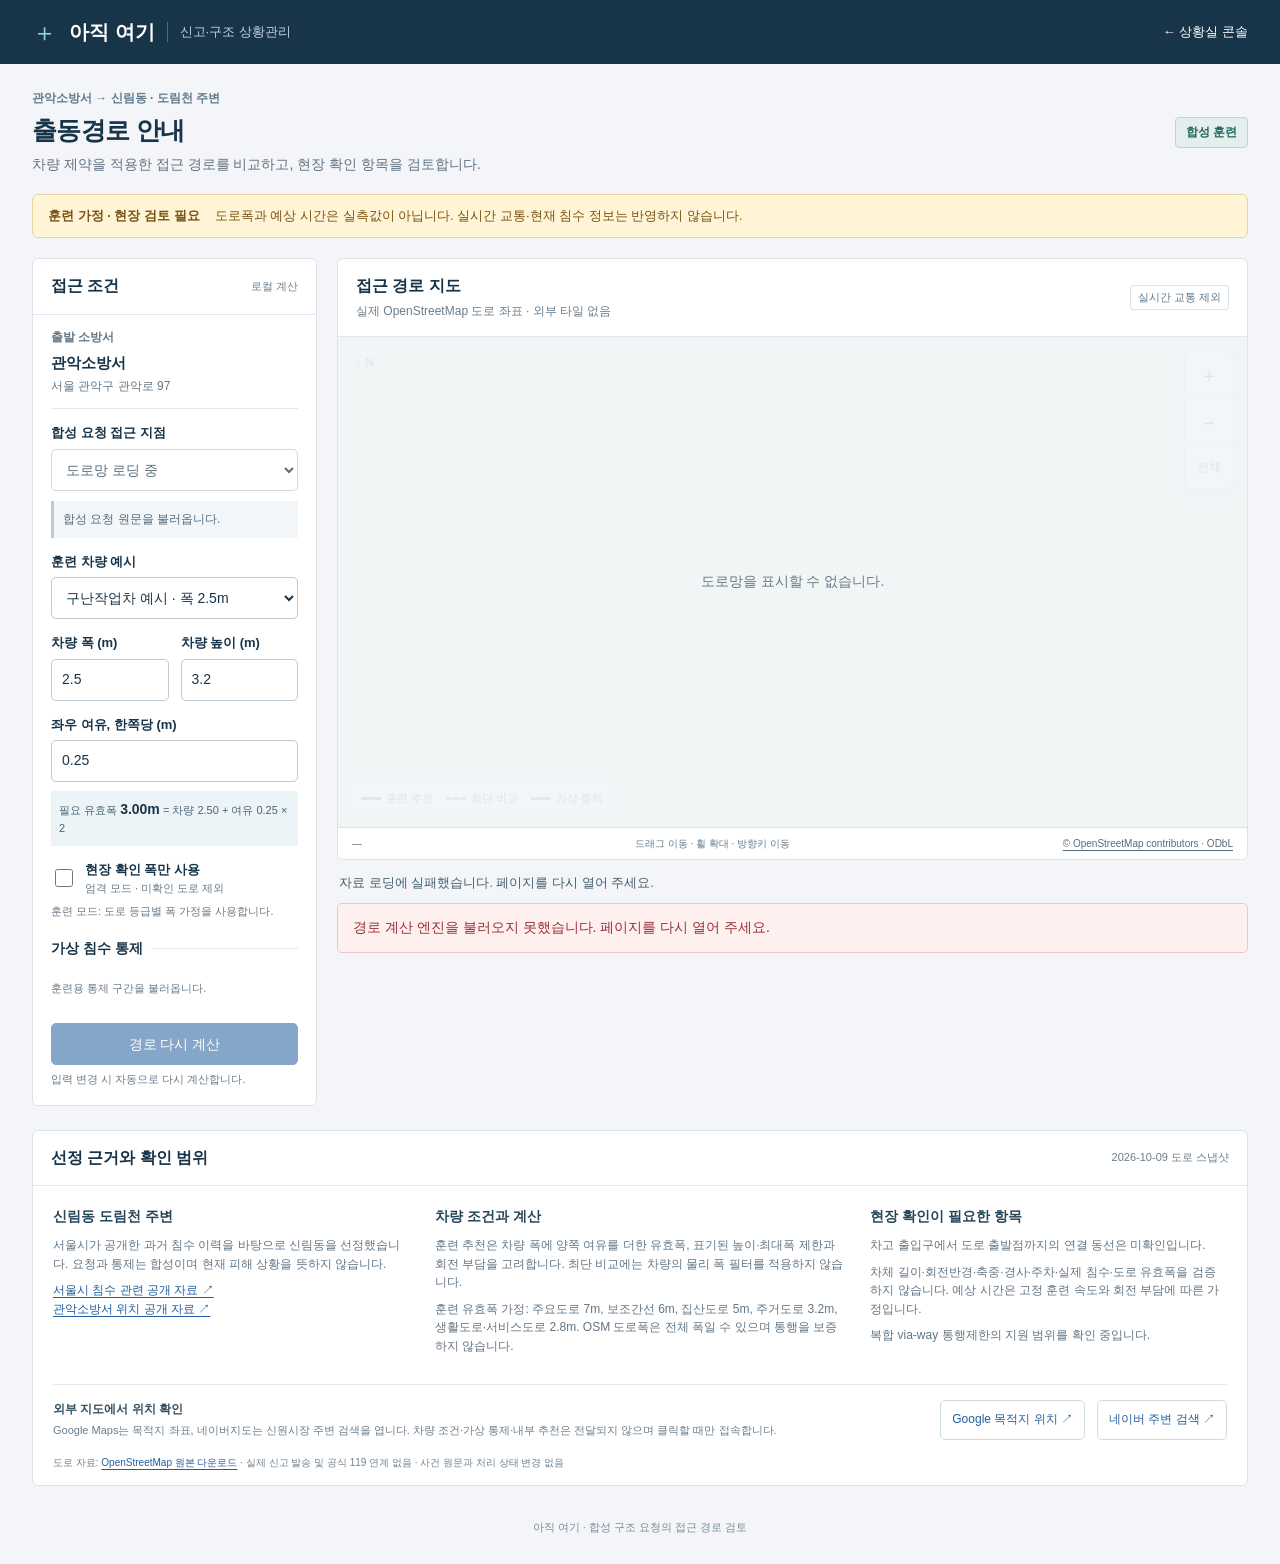
==== web/routes/index.html @ 4313490e "Add vehicle-aware rescue route review for synthetic Shinlim requests" ====
<!doctype html>
<html lang="ko">
<head>
  <meta charset="utf-8">
  <meta name="viewport" content="width=device-width, initial-scale=1">
  <meta name="theme-color" content="#183449">
  <meta http-equiv="Content-Security-Policy" content="default-src 'self'; script-src 'self'; style-src 'self'; img-src 'self' data:; connect-src 'self'; object-src 'none'; base-uri 'self'">
  <title>출동경로 안내 | 아직 여기</title>
  <link rel="stylesheet" href="style.css">
  <script src="engine.js" defer></script>
  <script src="app.js" defer></script>
</head>
<body>
  <a class="skip-link" href="#route-form">경로 입력으로 이동</a>
  <header class="topbar"><a class="brand" href="../index.html"><span aria-hidden="true">＋</span><strong>아직 여기</strong><span>신고·구조 상황관리</span></a><a class="back-link" href="../index.html">← 상황실 콘솔</a></header>
  <main>
    <div class="page-heading"><div><p class="eyebrow">관악소방서 → 신림동 · 도림천 주변</p><h1>출동경로 안내</h1><p class="intro">차량 제약을 적용한 접근 경로를 비교하고, 현장 확인 항목을 검토합니다.</p></div><span class="badge">합성 훈련</span></div>
    <div class="notice"><strong>훈련 가정 · 현장 검토 필요</strong><span>도로폭과 예상 시간은 실측값이 아닙니다. 실시간 교통·현재 침수 정보는 반영하지 않습니다.</span></div>
    <div class="workspace">
      <aside class="planner panel" aria-label="출동경로 입력">
        <div class="panel-heading"><h2>접근 조건</h2><span class="small-label">로컬 계산</span></div>
        <form id="route-form">
          <div class="origin-field"><span class="field-label">출발 소방서</span><strong>관악소방서</strong><span>서울 관악구 관악로 97</span></div>
          <label for="destination">합성 요청 접근 지점</label><select id="destination" name="destination" disabled><option>도로망 로딩 중</option></select>
          <p id="report-original" class="report">합성 요청 원문을 불러옵니다.</p>
          <label for="vehicle-preset">훈련 차량 예시</label><select id="vehicle-preset"><option value="rescue">구난작업차 예시 · 폭 2.5m</option><option value="compact">소형 지원차 예시 · 폭 1.8m</option><option value="large">대형 작업차 예시 · 폭 2.8m</option><option value="custom">차량 제원 직접 입력</option></select>
          <div class="dimension-grid"><div><label for="vehicle-width">차량 폭 (m)</label><input id="vehicle-width" type="number" min="1.5" max="3.5" step="0.01" value="2.5" required></div><div><label for="vehicle-height">차량 높이 (m)</label><input id="vehicle-height" type="number" min="1.5" max="4.5" step="0.01" value="3.2" required></div></div>
          <label for="clearance">좌우 여유, 한쪽당 (m)</label><input id="clearance" type="number" min="0.1" max="0.8" step="0.01" value="0.25" required>
          <p id="required-width" class="width-summary">필요 유효폭 <strong>3.00m</strong> = 차량 2.50 + 여유 0.25 × 2</p>
          <label class="toggle" for="strict-mode"><input id="strict-mode" type="checkbox"><span><strong>현장 확인 폭만 사용</strong><small>엄격 모드 · 미확인 도로 제외</small></span></label>
          <p id="mode-description" class="helper">훈련 모드: 도로 등급별 폭 가정을 사용합니다.</p>
          <fieldset id="closures"><legend>가상 침수 통제</legend><p class="helper">훈련용 통제 구간을 불러옵니다.</p></fieldset>
          <button class="primary" id="calculate" type="submit" disabled>경로 다시 계산</button><p class="helper">입력 변경 시 자동으로 다시 계산합니다.</p>
        </form>
      </aside>
      <section class="map-results" aria-label="지도와 경로 비교">
        <div class="map-panel panel">
          <div class="panel-heading"><div><h2>접근 경로 지도</h2><p id="map-description">실제 OpenStreetMap 도로 좌표 · 외부 타일 없음</p></div><span class="map-tag">실시간 교통 제외</span></div>
          <div class="map-shell" id="map-shell"><canvas id="route-map" tabindex="0" role="img" aria-label="관악소방서에서 신원시장 주변까지의 도로 지도. 방향키로 이동하고 더하기와 빼기로 확대 및 축소합니다."></canvas><div class="map-controls" aria-label="지도 조작"><button id="zoom-in" type="button" aria-label="지도 확대">＋</button><button id="zoom-out" type="button" aria-label="지도 축소">−</button><button id="reset-map" type="button" aria-label="지도 전체 보기">전체</button></div><div class="north" aria-hidden="true">↑ N</div><div class="map-key"><span><i class="key-line recommended"></i>훈련 추천</span><span><i class="key-line shortest"></i>최단 비교</span><span><i class="key-line closed"></i>가상 통제</span></div><div id="map-loading" class="map-loading">도로망을 불러오는 중입니다.</div></div>
          <div class="map-footer"><span id="map-scale">—</span><span>드래그 이동 · 휠 확대 · 방향키 이동</span><a href="https://www.openstreetmap.org/copyright" target="_blank" rel="noopener noreferrer">© OpenStreetMap contributors · ODbL</a></div>
        </div>
        <div id="route-status" class="route-status" role="status" aria-live="polite" aria-atomic="true">도로망을 불러오는 중입니다.</div>
        <div id="route-error" class="error" role="alert" hidden></div>
        <div class="comparison" id="route-comparison" aria-label="경로 비교"></div>
        <section class="steps-panel panel" id="steps-panel" hidden><div class="panel-heading"><div><h2 id="steps-title">구간별 안내</h2><p>도로 위 접근 지점까지 · 실제 회차 및 최종 진입은 현장 확인</p></div><button type="button" id="fit-route">선택 경로 보기</button></div><ol id="route-steps" class="route-steps"></ol><div id="route-warnings" class="route-warnings"></div></section>
      </section>
    </div>
    <section class="evidence panel" aria-labelledby="evidence-title"><div class="panel-heading"><h2 id="evidence-title">선정 근거와 확인 범위</h2><span class="small-label">2026-10-09 도로 스냅샷</span></div><div class="evidence-grid"><div><h3>신림동 도림천 주변</h3><p>서울시가 공개한 과거 침수 이력을 바탕으로 신림동을 선정했습니다. 요청과 통제는 합성이며 현재 피해 상황을 뜻하지 않습니다.</p><a href="https://news.seoul.go.kr/citybuild/archives/216916" target="_blank" rel="noopener noreferrer">서울시 침수 관련 공개 자료 ↗</a><br><a href="https://www.eum.go.kr/web/gs/gv/gvGosiDet.jsp?mobile_yn=&amp;seq=596076" target="_blank" rel="noopener noreferrer">관악소방서 위치 공개 자료 ↗</a></div><div><h3>차량 조건과 계산</h3><p>훈련 추천은 차량 폭에 양쪽 여유를 더한 유효폭, 표기된 높이·최대폭 제한과 회전 부담을 고려합니다. 최단 비교에는 차량의 물리 폭 필터를 적용하지 않습니다.</p><p>훈련 유효폭 가정: 주요도로 7m, 보조간선 6m, 집산도로 5m, 주거도로 3.2m, 생활도로·서비스도로 2.8m. OSM 도로폭은 전체 폭일 수 있으며 통행을 보증하지 않습니다.</p></div><div><h3>현장 확인이 필요한 항목</h3><p id="origin-note">차고 출입구에서 도로 출발점까지의 연결 동선은 미확인입니다.</p><p>차체 길이·회전반경·축중·경사·주차·실제 침수·도로 유효폭을 검증하지 않습니다. 예상 시간은 고정 훈련 속도와 회전 부담에 따른 가정입니다.</p><p id="restriction-note">복합 via-way 통행제한의 지원 범위를 확인 중입니다.</p></div></div><div class="external-maps"><div><strong>외부 지도에서 위치 확인</strong><p>Google Maps는 목적지 좌표, 네이버지도는 신원시장 주변 검색을 엽니다. 차량 조건·가상 통제·내부 추천은 전달되지 않으며 클릭할 때만 접속합니다.</p></div><a id="google-map" href="https://www.google.com/maps" target="_blank" rel="noopener noreferrer">Google 목적지 위치 ↗</a><a id="naver-map" href="https://map.naver.com/p/search/%EC%8B%A0%EC%9B%90%EC%8B%9C%EC%9E%A5" target="_blank" rel="noopener noreferrer">네이버 주변 검색 ↗</a></div><p class="source-note">도로 자료: <a id="network-source" href="https://www.openstreetmap.org/" target="_blank" rel="noopener noreferrer">OpenStreetMap 원본 다운로드</a> · 실제 신고 발송 및 공식 119 연계 없음 · 사건 원문과 처리 상태 변경 없음</p></section>
  </main>
  <footer class="page-footer">아직 여기 · 합성 구조 요청의 접근 경로 검토</footer>
</body>
</html>
---- web/routes/style.css ----
:root{font-family:-apple-system,BlinkMacSystemFont,"Apple SD Gothic Neo","Malgun Gothic",sans-serif;color:#183449;background:#f3f5f8;font-size:14px;line-height:1.55;--teal:#087d70;--blue:#225e9e;--orange:#bd720e}*{box-sizing:border-box}body{margin:0}a{color:#225e9e;text-underline-offset:3px}button,input,select{font:inherit}button,a,input,select{touch-action:manipulation}button{cursor:pointer;color:#183449;border:1px solid #ccd6df;background:#fff;border-radius:5px;min-height:42px;padding:8px 12px}button:hover{background:#edf3f8}button:disabled{cursor:wait;opacity:.55}input,select{width:100%;border:1px solid #bbc9d5;border-radius:5px;background:#fff;color:#183449;min-height:42px;padding:8px 10px}input[type=checkbox]{width:18px;min-height:18px;height:18px;accent-color:var(--teal);flex-shrink:0}input:invalid:not(:focus){border-color:#bd7e7e}label,.field-label{display:block;font-size:13px;font-weight:600;margin:14px 0 5px}fieldset{border:0;border-top:1px solid #e1e7ed;padding:15px 0 0;margin:18px 0}legend{font-weight:600;padding:0 8px 0 0}h1,h2,h3,p{margin:0}h1{font-size:25px;font-weight:750;letter-spacing:-.6px}h2{font-size:16px}h3{font-size:14px;margin-bottom:8px}strong{font-weight:650}:focus-visible{outline:3px solid #247cca;outline-offset:3px}.skip-link{position:absolute;top:-100px;z-index:9;background:#fff;padding:10px}.skip-link:focus{top:5px}.topbar{height:64px;background:#183449;color:#fff;display:flex;align-items:center;justify-content:space-between;padding:0 32px;gap:20px}.topbar a{color:#fff;text-decoration:none}.brand{display:flex;align-items:center;gap:12px}.brand>span:first-child{font-size:25px;color:#8fd7cc}.brand strong{font-size:20px}.brand>span:last-child{font-size:13px;color:#c2d1dd;border-left:1px solid #526b7b;padding-left:12px}.back-link{font-size:13px}main{max-width:1560px;margin:auto;padding:25px 32px 18px}.page-heading{display:flex;align-items:center;justify-content:space-between;margin-bottom:18px;gap:20px}.eyebrow{color:#607b8d;font-size:12px;font-weight:600;margin-bottom:3px}.intro{color:#617282;margin-top:5px}.badge{white-space:nowrap;background:#e3eeed;color:#23695f;font-size:12px;font-weight:650;border:1px solid #bfd5ce;padding:5px 10px;border-radius:4px}.notice{display:flex;gap:15px;padding:11px 15px;background:#fff4d6;border:1px solid #e7d4a0;border-radius:6px;color:#785313;margin-bottom:20px;font-size:13px}.notice strong{white-space:nowrap}.workspace{display:grid;grid-template-columns:285px minmax(0,1fr);gap:20px;align-items:start}.panel{background:#fff;border:1px solid #dce3ea;border-radius:6px;overflow:hidden}.panel-heading{padding:15px 18px;border-bottom:1px solid #e1e7ed;display:flex;align-items:center;justify-content:space-between;gap:15px}.panel-heading p{font-size:12px;color:#697d8c;margin-top:3px}.small-label{font-size:11px;color:#6b7d8b;white-space:nowrap}.planner form{padding:0 18px 16px}.origin-field{display:flex;flex-direction:column;margin-top:13px;padding:0 0 13px;border-bottom:1px solid #e3e9ee}.origin-field .field-label{margin:0 0 4px;color:#657887;font-size:12px}.origin-field strong{font-size:15px}.origin-field>span:last-child{font-size:12px;color:#657887;margin-top:3px}.report{font-size:12px;line-height:1.65;background:#f4f7fa;border-left:3px solid #bbcbd8;margin-top:10px;padding:9px;color:#536b7d}.dimension-grid{display:grid;grid-template-columns:1fr 1fr;gap:12px}.width-summary{font-size:11px;color:#476575;background:#edf4f7;padding:8px;margin-top:9px}.width-summary strong{font-size:14px;color:#183449}.toggle{display:flex;align-items:center;gap:9px;font-weight:400}.toggle small{display:block;color:#657887;font-size:11px}.helper{font-size:11px;color:#6a7c8b;margin-top:6px}.primary{background:#225e9e;color:white;border-color:#225e9e;width:100%;margin-top:8px}.primary:hover{background:#194b81}.map-tag{font-size:11px;color:#60788b;border:1px solid #d8e2eb;border-radius:3px;padding:3px 7px;white-space:nowrap}.map-shell{position:relative;height:490px;overflow:hidden;background:#eaf0f0}.map-shell canvas{display:block;width:100%;height:100%;cursor:grab;touch-action:none}.map-shell canvas:active{cursor:grabbing}.map-controls{position:absolute;right:13px;top:14px;display:flex;flex-direction:column;box-shadow:0 2px 8px #1834491a}.map-controls button{border-radius:0;min-width:44px;border-bottom:0;font-size:20px;min-height:42px}.map-controls button:first-child{border-radius:5px 5px 0 0}.map-controls button:last-child{border-radius:0 0 5px 5px;border-bottom:1px solid #ccd6df;font-size:12px}.north{position:absolute;left:17px;top:16px;font-size:13px;color:#526e7f;font-weight:650}.map-key{position:absolute;bottom:12px;left:12px;display:flex;gap:13px;background:#ffffffed;padding:7px 10px;border:1px solid #d9e2e8;border-radius:4px;font-size:11px;pointer-events:none}.map-key span{display:flex;align-items:center;gap:5px}.key-line{width:20px;border-top:3px solid}.recommended{border-color:var(--teal)}.shortest{border-color:var(--orange);border-top-style:dashed}.closed{border-color:#c44749}.map-loading{position:absolute;inset:0;display:grid;place-items:center;background:#f2f6f8e8;color:#657b8b}.map-loading[hidden]{display:none}.map-footer{display:flex;justify-content:space-between;gap:12px;flex-wrap:wrap;padding:8px 14px;font-size:10px;color:#657b8b;border-top:1px solid #d8e2e8}.map-footer a{color:#526d7e}.route-status{padding:13px 2px 10px;color:#455f70;font-size:13px}.route-status.no-route{color:#8c601b}.comparison{display:grid;grid-template-columns:1fr 1fr;gap:12px}.route-card{padding:16px;background:white;border:1px solid #dce3ea;border-radius:6px;border-top:3px solid #c7d0d8}.route-card.selected{box-shadow:0 0 0 1px #74b7b0}.route-card.recommended-card{border-top-color:var(--teal)}.route-card.shortest-card{border-top-color:var(--orange)}.route-card-heading{display:flex;justify-content:space-between;align-items:center;gap:10px}.route-card-heading h3{margin:0;font-size:14px}.route-card-tag{font-size:10px;color:#6a7c88;border:1px solid #d8e2e8;padding:2px 5px;border-radius:3px}.route-stats{display:flex;gap:22px;margin:12px 0}.route-stats strong{font-size:22px;letter-spacing:-.6px;line-height:1.2}.route-stats small{font-size:11px;font-weight:400;color:#677b8b;margin-left:3px}.route-stats span{font-size:10px;display:block;color:#718390;margin-top:3px}.route-card>p{font-size:12px;color:#657887;margin:5px 0}.route-card button{width:100%;margin-top:9px;font-size:12px}.route-card.selected button{background:#e8f3f1;border-color:#82b8b0;color:#1e675d}.error{padding:13px 15px;color:#9b3037;background:#fff0f0;border:1px solid #edc5c5;border-radius:5px;margin:0 0 12px}.steps-panel{margin-top:14px}.steps-panel .panel-heading button{font-size:12px;flex-shrink:0}.route-steps{list-style:none;margin:0;padding:5px 18px 10px;counter-reset:route}.route-steps li{counter-increment:route;display:flex;align-items:flex-start;gap:11px;padding:10px 0;border-bottom:1px solid #e8edf1;font-size:13px}.route-steps li:before{content:counter(route);width:23px;height:23px;border-radius:50%;background:#ecf3f7;color:#526f82;text-align:center;line-height:23px;flex-shrink:0;font-size:11px}.step-name{flex:1}.step-name small{display:block;font-size:11px;color:#70828f;margin-top:2px}.step-distance{color:#687d8d;font-size:12px;white-space:nowrap}.route-warnings{background:#f8fafb;padding:11px 18px;font-size:11px;color:#677b89;border-top:1px solid #e2e8ed}.route-warnings p+p{margin-top:4px}.evidence{margin-top:24px}.evidence-grid{display:grid;grid-template-columns:1fr 1.15fr 1fr;gap:25px;padding:20px;font-size:12px;color:#617585}.evidence-grid p{margin-bottom:8px}.evidence-grid h3{color:#254559}.external-maps{display:flex;align-items:center;gap:12px;margin:0 20px;padding:15px 0;border-top:1px solid #e3e9ee;font-size:12px}.external-maps div{flex:1}.external-maps strong{color:#344f60}.external-maps p{font-size:11px;color:#6a7d8d;margin-top:3px}.external-maps>a{border:1px solid #cddbe5;padding:8px 11px;border-radius:5px;white-space:nowrap;text-decoration:none;min-height:40px;display:flex;align-items:center}.source-note{font-size:10px;color:#6e8190;padding:0 20px 15px}.page-footer{text-align:center;font-size:11px;color:#788c9b;padding:15px 20px 28px}@media(min-width:1450px){.map-shell{height:540px}}@media(max-width:1050px){main{padding:20px}.workspace{grid-template-columns:265px minmax(0,1fr);gap:14px}.map-shell{height:470px}.map-tag{display:none}.route-stats{gap:12px}.route-stats strong{font-size:19px}.evidence-grid{gap:18px}.notice{display:block}.notice strong{margin-right:8px}}@media(max-width:760px){.topbar{height:57px;padding:0 16px}.brand>span:last-child{display:none}.brand strong{font-size:18px}.back-link{font-size:11px}main{padding:18px 12px}.page-heading{align-items:flex-start}.intro{font-size:12px}h1{font-size:23px}.notice{font-size:12px}.notice span{display:block;margin-top:3px}.workspace{grid-template-columns:1fr}.planner form{display:grid;grid-template-columns:1fr 1fr;column-gap:14px}.planner form>*{grid-column:1/-1}.origin-field{margin-top:12px}.dimension-grid{grid-template-columns:1fr 1fr}.map-shell{height:420px}.map-key{gap:8px;font-size:10px}.map-footer{font-size:9px}.map-footer>span:nth-child(2){display:none}.comparison{gap:9px}.route-card{padding:12px}.route-card-heading{display:block}.route-card-tag{display:inline-block;margin-top:5px}.route-stats{gap:10px;flex-wrap:wrap}.route-stats strong{font-size:20px}.evidence-grid{grid-template-columns:1fr;gap:16px}.external-maps{flex-wrap:wrap}.external-maps div{flex-basis:100%}.steps-panel .panel-heading{align-items:flex-start}.steps-panel .panel-heading p{font-size:11px}.badge{font-size:10px}.panel-heading{padding:13px 15px}}@media(prefers-reduced-motion:no-preference){button,a{transition:background-color .12s}}
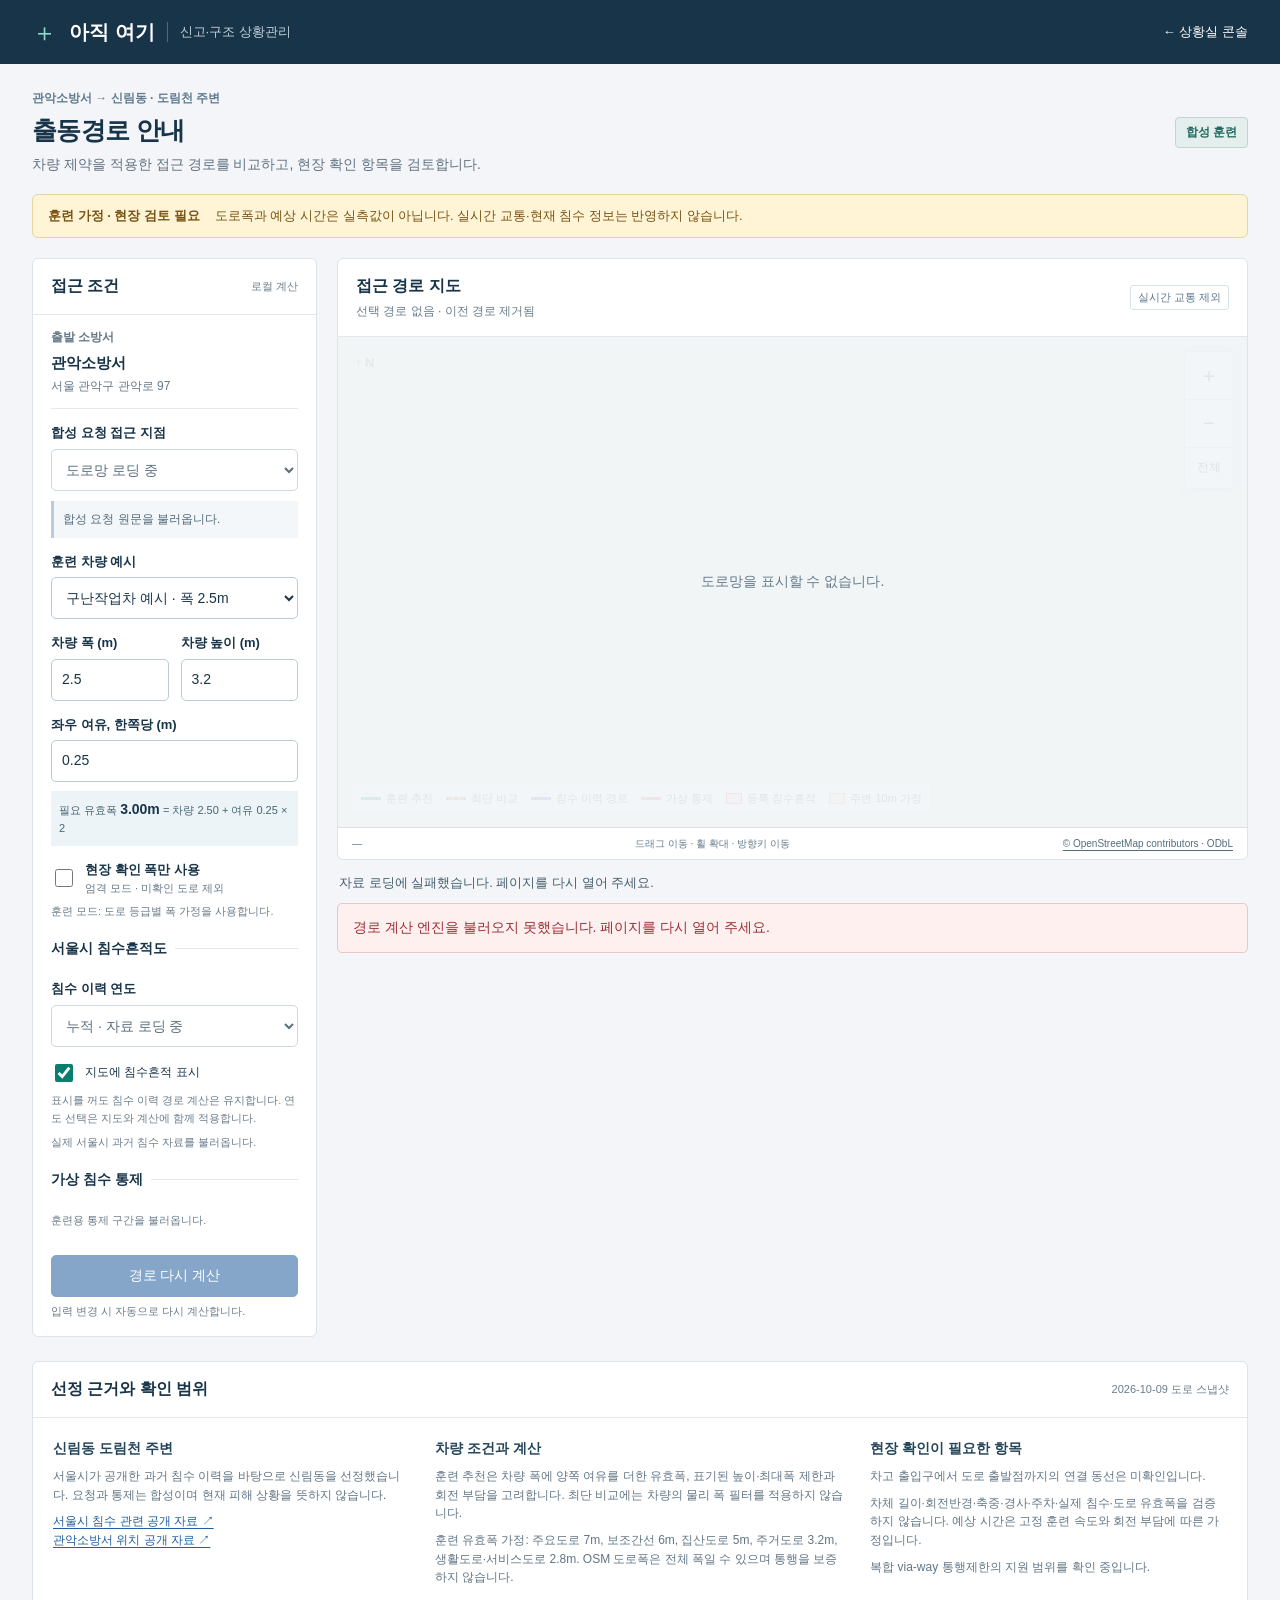
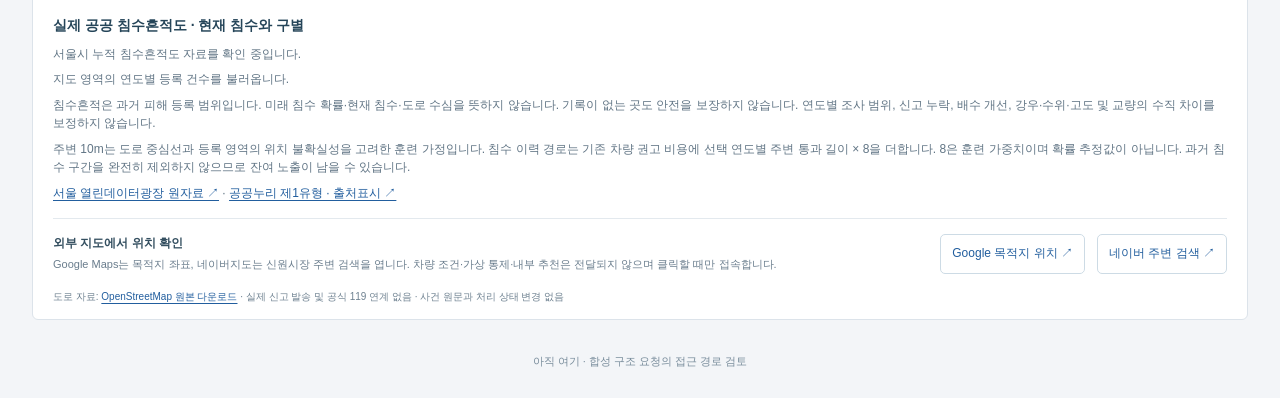
==== commit 53da70ec: "Add annual Seoul flood traces and history-aware rescue route comparison" ====
--- a/web/routes/index.html
+++ b/web/routes/index.html
@@ -29,6 +29,7 @@
           <p id="required-width" class="width-summary">필요 유효폭 <strong>3.00m</strong> = 차량 2.50 + 여유 0.25 × 2</p>
           <label class="toggle" for="strict-mode"><input id="strict-mode" type="checkbox"><span><strong>현장 확인 폭만 사용</strong><small>엄격 모드 · 미확인 도로 제외</small></span></label>
           <p id="mode-description" class="helper">훈련 모드: 도로 등급별 폭 가정을 사용합니다.</p>
+          <fieldset class="flood-controls"><legend>서울시 침수흔적도</legend><label for="flood-year">침수 이력 연도</label><select id="flood-year" disabled><option value="all">누적 · 자료 로딩 중</option></select><label class="toggle" for="flood-visible"><input id="flood-visible" type="checkbox" checked><span>지도에 침수흔적 표시</span></label><p class="helper">표시를 꺼도 침수 이력 경로 계산은 유지합니다. 연도 선택은 지도와 계산에 함께 적용합니다.</p><p id="flood-layer-status" class="helper" role="status" aria-live="polite">실제 서울시 과거 침수 자료를 불러옵니다.</p></fieldset>
           <fieldset id="closures"><legend>가상 침수 통제</legend><p class="helper">훈련용 통제 구간을 불러옵니다.</p></fieldset>
           <button class="primary" id="calculate" type="submit" disabled>경로 다시 계산</button><p class="helper">입력 변경 시 자동으로 다시 계산합니다.</p>
         </form>
@@ -36,7 +37,7 @@
       <section class="map-results" aria-label="지도와 경로 비교">
         <div class="map-panel panel">
           <div class="panel-heading"><div><h2>접근 경로 지도</h2><p id="map-description">실제 OpenStreetMap 도로 좌표 · 외부 타일 없음</p></div><span class="map-tag">실시간 교통 제외</span></div>
-          <div class="map-shell" id="map-shell"><canvas id="route-map" tabindex="0" role="img" aria-label="관악소방서에서 신원시장 주변까지의 도로 지도. 방향키로 이동하고 더하기와 빼기로 확대 및 축소합니다."></canvas><div class="map-controls" aria-label="지도 조작"><button id="zoom-in" type="button" aria-label="지도 확대">＋</button><button id="zoom-out" type="button" aria-label="지도 축소">−</button><button id="reset-map" type="button" aria-label="지도 전체 보기">전체</button></div><div class="north" aria-hidden="true">↑ N</div><div class="map-key"><span><i class="key-line recommended"></i>훈련 추천</span><span><i class="key-line shortest"></i>최단 비교</span><span><i class="key-line closed"></i>가상 통제</span></div><div id="map-loading" class="map-loading">도로망을 불러오는 중입니다.</div></div>
+          <div class="map-shell" id="map-shell"><canvas id="route-map" tabindex="0" role="img" aria-label="관악소방서에서 신원시장 주변까지의 도로 지도. 방향키로 이동하고 더하기와 빼기로 확대 및 축소합니다."></canvas><div class="map-controls" aria-label="지도 조작"><button id="zoom-in" type="button" aria-label="지도 확대">＋</button><button id="zoom-out" type="button" aria-label="지도 축소">−</button><button id="reset-map" type="button" aria-label="지도 전체 보기">전체</button></div><div class="north" aria-hidden="true">↑ N</div><div class="map-key"><span><i class="key-line recommended"></i>훈련 추천</span><span><i class="key-line shortest"></i>최단 비교</span><span><i class="key-line flood-aware"></i>침수 이력 경로</span><span><i class="key-line closed"></i>가상 통제</span><span id="trace-key"><i class="key-area trace"></i>등록 침수흔적</span><span id="nearby-key"><i class="key-area nearby"></i>주변 10m 가정</span></div><div id="map-loading" class="map-loading">도로망을 불러오는 중입니다.</div></div>
           <div class="map-footer"><span id="map-scale">—</span><span>드래그 이동 · 휠 확대 · 방향키 이동</span><a href="https://www.openstreetmap.org/copyright" target="_blank" rel="noopener noreferrer">© OpenStreetMap contributors · ODbL</a></div>
         </div>
         <div id="route-status" class="route-status" role="status" aria-live="polite" aria-atomic="true">도로망을 불러오는 중입니다.</div>
@@ -45,7 +46,7 @@
         <section class="steps-panel panel" id="steps-panel" hidden><div class="panel-heading"><div><h2 id="steps-title">구간별 안내</h2><p>도로 위 접근 지점까지 · 실제 회차 및 최종 진입은 현장 확인</p></div><button type="button" id="fit-route">선택 경로 보기</button></div><ol id="route-steps" class="route-steps"></ol><div id="route-warnings" class="route-warnings"></div></section>
       </section>
     </div>
-    <section class="evidence panel" aria-labelledby="evidence-title"><div class="panel-heading"><h2 id="evidence-title">선정 근거와 확인 범위</h2><span class="small-label">2026-10-09 도로 스냅샷</span></div><div class="evidence-grid"><div><h3>신림동 도림천 주변</h3><p>서울시가 공개한 과거 침수 이력을 바탕으로 신림동을 선정했습니다. 요청과 통제는 합성이며 현재 피해 상황을 뜻하지 않습니다.</p><a href="https://news.seoul.go.kr/citybuild/archives/216916" target="_blank" rel="noopener noreferrer">서울시 침수 관련 공개 자료 ↗</a><br><a href="https://www.eum.go.kr/web/gs/gv/gvGosiDet.jsp?mobile_yn=&amp;seq=596076" target="_blank" rel="noopener noreferrer">관악소방서 위치 공개 자료 ↗</a></div><div><h3>차량 조건과 계산</h3><p>훈련 추천은 차량 폭에 양쪽 여유를 더한 유효폭, 표기된 높이·최대폭 제한과 회전 부담을 고려합니다. 최단 비교에는 차량의 물리 폭 필터를 적용하지 않습니다.</p><p>훈련 유효폭 가정: 주요도로 7m, 보조간선 6m, 집산도로 5m, 주거도로 3.2m, 생활도로·서비스도로 2.8m. OSM 도로폭은 전체 폭일 수 있으며 통행을 보증하지 않습니다.</p></div><div><h3>현장 확인이 필요한 항목</h3><p id="origin-note">차고 출입구에서 도로 출발점까지의 연결 동선은 미확인입니다.</p><p>차체 길이·회전반경·축중·경사·주차·실제 침수·도로 유효폭을 검증하지 않습니다. 예상 시간은 고정 훈련 속도와 회전 부담에 따른 가정입니다.</p><p id="restriction-note">복합 via-way 통행제한의 지원 범위를 확인 중입니다.</p></div></div><div class="external-maps"><div><strong>외부 지도에서 위치 확인</strong><p>Google Maps는 목적지 좌표, 네이버지도는 신원시장 주변 검색을 엽니다. 차량 조건·가상 통제·내부 추천은 전달되지 않으며 클릭할 때만 접속합니다.</p></div><a id="google-map" href="https://www.google.com/maps" target="_blank" rel="noopener noreferrer">Google 목적지 위치 ↗</a><a id="naver-map" href="https://map.naver.com/p/search/%EC%8B%A0%EC%9B%90%EC%8B%9C%EC%9E%A5" target="_blank" rel="noopener noreferrer">네이버 주변 검색 ↗</a></div><p class="source-note">도로 자료: <a id="network-source" href="https://www.openstreetmap.org/" target="_blank" rel="noopener noreferrer">OpenStreetMap 원본 다운로드</a> · 실제 신고 발송 및 공식 119 연계 없음 · 사건 원문과 처리 상태 변경 없음</p></section>
+    <section class="evidence panel" aria-labelledby="evidence-title"><div class="panel-heading"><h2 id="evidence-title">선정 근거와 확인 범위</h2><span class="small-label">2026-10-09 도로 스냅샷</span></div><div class="evidence-grid"><div><h3>신림동 도림천 주변</h3><p>서울시가 공개한 과거 침수 이력을 바탕으로 신림동을 선정했습니다. 요청과 통제는 합성이며 현재 피해 상황을 뜻하지 않습니다.</p><a href="https://news.seoul.go.kr/citybuild/archives/216916" target="_blank" rel="noopener noreferrer">서울시 침수 관련 공개 자료 ↗</a><br><a href="https://www.eum.go.kr/web/gs/gv/gvGosiDet.jsp?mobile_yn=&amp;seq=596076" target="_blank" rel="noopener noreferrer">관악소방서 위치 공개 자료 ↗</a></div><div><h3>차량 조건과 계산</h3><p>훈련 추천은 차량 폭에 양쪽 여유를 더한 유효폭, 표기된 높이·최대폭 제한과 회전 부담을 고려합니다. 최단 비교에는 차량의 물리 폭 필터를 적용하지 않습니다.</p><p>훈련 유효폭 가정: 주요도로 7m, 보조간선 6m, 집산도로 5m, 주거도로 3.2m, 생활도로·서비스도로 2.8m. OSM 도로폭은 전체 폭일 수 있으며 통행을 보증하지 않습니다.</p></div><div><h3>현장 확인이 필요한 항목</h3><p id="origin-note">차고 출입구에서 도로 출발점까지의 연결 동선은 미확인입니다.</p><p>차체 길이·회전반경·축중·경사·주차·실제 침수·도로 유효폭을 검증하지 않습니다. 예상 시간은 고정 훈련 속도와 회전 부담에 따른 가정입니다.</p><p id="restriction-note">복합 via-way 통행제한의 지원 범위를 확인 중입니다.</p></div></div><div class="flood-evidence"><h3>실제 공공 침수흔적도 · 현재 침수와 구별</h3><p id="flood-source-summary">서울시 누적 침수흔적도 자료를 확인 중입니다.</p><p id="flood-records-summary">지도 영역의 연도별 등록 건수를 불러옵니다.</p><p>침수흔적은 과거 피해 등록 범위입니다. 미래 침수 확률·현재 침수·도로 수심을 뜻하지 않습니다. 기록이 없는 곳도 안전을 보장하지 않습니다. 연도별 조사 범위, 신고 누락, 배수 개선, 강우·수위·고도 및 교량의 수직 차이를 보정하지 않습니다.</p><p>주변 10m는 도로 중심선과 등록 영역의 위치 불확실성을 고려한 훈련 가정입니다. 침수 이력 경로는 기존 차량 권고 비용에 선택 연도별 주변 통과 길이 × 8을 더합니다. 8은 훈련 가중치이며 확률 추정값이 아닙니다. 과거 침수 구간을 완전히 제외하지 않으므로 잔여 노출이 남을 수 있습니다.</p><p><a id="flood-source" href="https://data.seoul.go.kr/dataList/OA-15636/F/1/datasetView.do" target="_blank" rel="noopener noreferrer">서울 열린데이터광장 원자료 ↗</a> · <a id="flood-license" href="https://www.kogl.or.kr/info/licenseType1.do" target="_blank" rel="noopener noreferrer">공공누리 제1유형 · 출처표시 ↗</a></p></div><div class="external-maps"><div><strong>외부 지도에서 위치 확인</strong><p>Google Maps는 목적지 좌표, 네이버지도는 신원시장 주변 검색을 엽니다. 차량 조건·가상 통제·내부 추천은 전달되지 않으며 클릭할 때만 접속합니다.</p></div><a id="google-map" href="https://www.google.com/maps" target="_blank" rel="noopener noreferrer">Google 목적지 위치 ↗</a><a id="naver-map" href="https://map.naver.com/p/search/%EC%8B%A0%EC%9B%90%EC%8B%9C%EC%9E%A5" target="_blank" rel="noopener noreferrer">네이버 주변 검색 ↗</a></div><p class="source-note">도로 자료: <a id="network-source" href="https://www.openstreetmap.org/" target="_blank" rel="noopener noreferrer">OpenStreetMap 원본 다운로드</a> · 실제 신고 발송 및 공식 119 연계 없음 · 사건 원문과 처리 상태 변경 없음</p></section>
   </main>
   <footer class="page-footer">아직 여기 · 합성 구조 요청의 접근 경로 검토</footer>
 </body>
--- a/web/routes/style.css
+++ b/web/routes/style.css
@@ -1 +1,3 @@
 :root{font-family:-apple-system,BlinkMacSystemFont,"Apple SD Gothic Neo","Malgun Gothic",sans-serif;color:#183449;background:#f3f5f8;font-size:14px;line-height:1.55;--teal:#087d70;--blue:#225e9e;--orange:#bd720e}*{box-sizing:border-box}body{margin:0}a{color:#225e9e;text-underline-offset:3px}button,input,select{font:inherit}button,a,input,select{touch-action:manipulation}button{cursor:pointer;color:#183449;border:1px solid #ccd6df;background:#fff;border-radius:5px;min-height:42px;padding:8px 12px}button:hover{background:#edf3f8}button:disabled{cursor:wait;opacity:.55}input,select{width:100%;border:1px solid #bbc9d5;border-radius:5px;background:#fff;color:#183449;min-height:42px;padding:8px 10px}input[type=checkbox]{width:18px;min-height:18px;height:18px;accent-color:var(--teal);flex-shrink:0}input:invalid:not(:focus){border-color:#bd7e7e}label,.field-label{display:block;font-size:13px;font-weight:600;margin:14px 0 5px}fieldset{border:0;border-top:1px solid #e1e7ed;padding:15px 0 0;margin:18px 0}legend{font-weight:600;padding:0 8px 0 0}h1,h2,h3,p{margin:0}h1{font-size:25px;font-weight:750;letter-spacing:-.6px}h2{font-size:16px}h3{font-size:14px;margin-bottom:8px}strong{font-weight:650}:focus-visible{outline:3px solid #247cca;outline-offset:3px}.skip-link{position:absolute;top:-100px;z-index:9;background:#fff;padding:10px}.skip-link:focus{top:5px}.topbar{height:64px;background:#183449;color:#fff;display:flex;align-items:center;justify-content:space-between;padding:0 32px;gap:20px}.topbar a{color:#fff;text-decoration:none}.brand{display:flex;align-items:center;gap:12px}.brand>span:first-child{font-size:25px;color:#8fd7cc}.brand strong{font-size:20px}.brand>span:last-child{font-size:13px;color:#c2d1dd;border-left:1px solid #526b7b;padding-left:12px}.back-link{font-size:13px}main{max-width:1560px;margin:auto;padding:25px 32px 18px}.page-heading{display:flex;align-items:center;justify-content:space-between;margin-bottom:18px;gap:20px}.eyebrow{color:#607b8d;font-size:12px;font-weight:600;margin-bottom:3px}.intro{color:#617282;margin-top:5px}.badge{white-space:nowrap;background:#e3eeed;color:#23695f;font-size:12px;font-weight:650;border:1px solid #bfd5ce;padding:5px 10px;border-radius:4px}.notice{display:flex;gap:15px;padding:11px 15px;background:#fff4d6;border:1px solid #e7d4a0;border-radius:6px;color:#785313;margin-bottom:20px;font-size:13px}.notice strong{white-space:nowrap}.workspace{display:grid;grid-template-columns:285px minmax(0,1fr);gap:20px;align-items:start}.panel{background:#fff;border:1px solid #dce3ea;border-radius:6px;overflow:hidden}.panel-heading{padding:15px 18px;border-bottom:1px solid #e1e7ed;display:flex;align-items:center;justify-content:space-between;gap:15px}.panel-heading p{font-size:12px;color:#697d8c;margin-top:3px}.small-label{font-size:11px;color:#6b7d8b;white-space:nowrap}.planner form{padding:0 18px 16px}.origin-field{display:flex;flex-direction:column;margin-top:13px;padding:0 0 13px;border-bottom:1px solid #e3e9ee}.origin-field .field-label{margin:0 0 4px;color:#657887;font-size:12px}.origin-field strong{font-size:15px}.origin-field>span:last-child{font-size:12px;color:#657887;margin-top:3px}.report{font-size:12px;line-height:1.65;background:#f4f7fa;border-left:3px solid #bbcbd8;margin-top:10px;padding:9px;color:#536b7d}.dimension-grid{display:grid;grid-template-columns:1fr 1fr;gap:12px}.width-summary{font-size:11px;color:#476575;background:#edf4f7;padding:8px;margin-top:9px}.width-summary strong{font-size:14px;color:#183449}.toggle{display:flex;align-items:center;gap:9px;font-weight:400}.toggle small{display:block;color:#657887;font-size:11px}.helper{font-size:11px;color:#6a7c8b;margin-top:6px}.primary{background:#225e9e;color:white;border-color:#225e9e;width:100%;margin-top:8px}.primary:hover{background:#194b81}.map-tag{font-size:11px;color:#60788b;border:1px solid #d8e2eb;border-radius:3px;padding:3px 7px;white-space:nowrap}.map-shell{position:relative;height:490px;overflow:hidden;background:#eaf0f0}.map-shell canvas{display:block;width:100%;height:100%;cursor:grab;touch-action:none}.map-shell canvas:active{cursor:grabbing}.map-controls{position:absolute;right:13px;top:14px;display:flex;flex-direction:column;box-shadow:0 2px 8px #1834491a}.map-controls button{border-radius:0;min-width:44px;border-bottom:0;font-size:20px;min-height:42px}.map-controls button:first-child{border-radius:5px 5px 0 0}.map-controls button:last-child{border-radius:0 0 5px 5px;border-bottom:1px solid #ccd6df;font-size:12px}.north{position:absolute;left:17px;top:16px;font-size:13px;color:#526e7f;font-weight:650}.map-key{position:absolute;bottom:12px;left:12px;display:flex;gap:13px;background:#ffffffed;padding:7px 10px;border:1px solid #d9e2e8;border-radius:4px;font-size:11px;pointer-events:none}.map-key span{display:flex;align-items:center;gap:5px}.key-line{width:20px;border-top:3px solid}.recommended{border-color:var(--teal)}.shortest{border-color:var(--orange);border-top-style:dashed}.closed{border-color:#c44749}.map-loading{position:absolute;inset:0;display:grid;place-items:center;background:#f2f6f8e8;color:#657b8b}.map-loading[hidden]{display:none}.map-footer{display:flex;justify-content:space-between;gap:12px;flex-wrap:wrap;padding:8px 14px;font-size:10px;color:#657b8b;border-top:1px solid #d8e2e8}.map-footer a{color:#526d7e}.route-status{padding:13px 2px 10px;color:#455f70;font-size:13px}.route-status.no-route{color:#8c601b}.comparison{display:grid;grid-template-columns:1fr 1fr;gap:12px}.route-card{padding:16px;background:white;border:1px solid #dce3ea;border-radius:6px;border-top:3px solid #c7d0d8}.route-card.selected{box-shadow:0 0 0 1px #74b7b0}.route-card.recommended-card{border-top-color:var(--teal)}.route-card.shortest-card{border-top-color:var(--orange)}.route-card-heading{display:flex;justify-content:space-between;align-items:center;gap:10px}.route-card-heading h3{margin:0;font-size:14px}.route-card-tag{font-size:10px;color:#6a7c88;border:1px solid #d8e2e8;padding:2px 5px;border-radius:3px}.route-stats{display:flex;gap:22px;margin:12px 0}.route-stats strong{font-size:22px;letter-spacing:-.6px;line-height:1.2}.route-stats small{font-size:11px;font-weight:400;color:#677b8b;margin-left:3px}.route-stats span{font-size:10px;display:block;color:#718390;margin-top:3px}.route-card>p{font-size:12px;color:#657887;margin:5px 0}.route-card button{width:100%;margin-top:9px;font-size:12px}.route-card.selected button{background:#e8f3f1;border-color:#82b8b0;color:#1e675d}.error{padding:13px 15px;color:#9b3037;background:#fff0f0;border:1px solid #edc5c5;border-radius:5px;margin:0 0 12px}.steps-panel{margin-top:14px}.steps-panel .panel-heading button{font-size:12px;flex-shrink:0}.route-steps{list-style:none;margin:0;padding:5px 18px 10px;counter-reset:route}.route-steps li{counter-increment:route;display:flex;align-items:flex-start;gap:11px;padding:10px 0;border-bottom:1px solid #e8edf1;font-size:13px}.route-steps li:before{content:counter(route);width:23px;height:23px;border-radius:50%;background:#ecf3f7;color:#526f82;text-align:center;line-height:23px;flex-shrink:0;font-size:11px}.step-name{flex:1}.step-name small{display:block;font-size:11px;color:#70828f;margin-top:2px}.step-distance{color:#687d8d;font-size:12px;white-space:nowrap}.route-warnings{background:#f8fafb;padding:11px 18px;font-size:11px;color:#677b89;border-top:1px solid #e2e8ed}.route-warnings p+p{margin-top:4px}.evidence{margin-top:24px}.evidence-grid{display:grid;grid-template-columns:1fr 1.15fr 1fr;gap:25px;padding:20px;font-size:12px;color:#617585}.evidence-grid p{margin-bottom:8px}.evidence-grid h3{color:#254559}.external-maps{display:flex;align-items:center;gap:12px;margin:0 20px;padding:15px 0;border-top:1px solid #e3e9ee;font-size:12px}.external-maps div{flex:1}.external-maps strong{color:#344f60}.external-maps p{font-size:11px;color:#6a7d8d;margin-top:3px}.external-maps>a{border:1px solid #cddbe5;padding:8px 11px;border-radius:5px;white-space:nowrap;text-decoration:none;min-height:40px;display:flex;align-items:center}.source-note{font-size:10px;color:#6e8190;padding:0 20px 15px}.page-footer{text-align:center;font-size:11px;color:#788c9b;padding:15px 20px 28px}@media(min-width:1450px){.map-shell{height:540px}}@media(max-width:1050px){main{padding:20px}.workspace{grid-template-columns:265px minmax(0,1fr);gap:14px}.map-shell{height:470px}.map-tag{display:none}.route-stats{gap:12px}.route-stats strong{font-size:19px}.evidence-grid{gap:18px}.notice{display:block}.notice strong{margin-right:8px}}@media(max-width:760px){.topbar{height:57px;padding:0 16px}.brand>span:last-child{display:none}.brand strong{font-size:18px}.back-link{font-size:11px}main{padding:18px 12px}.page-heading{align-items:flex-start}.intro{font-size:12px}h1{font-size:23px}.notice{font-size:12px}.notice span{display:block;margin-top:3px}.workspace{grid-template-columns:1fr}.planner form{display:grid;grid-template-columns:1fr 1fr;column-gap:14px}.planner form>*{grid-column:1/-1}.origin-field{margin-top:12px}.dimension-grid{grid-template-columns:1fr 1fr}.map-shell{height:420px}.map-key{gap:8px;font-size:10px}.map-footer{font-size:9px}.map-footer>span:nth-child(2){display:none}.comparison{gap:9px}.route-card{padding:12px}.route-card-heading{display:block}.route-card-tag{display:inline-block;margin-top:5px}.route-stats{gap:10px;flex-wrap:wrap}.route-stats strong{font-size:20px}.evidence-grid{grid-template-columns:1fr;gap:16px}.external-maps{flex-wrap:wrap}.external-maps div{flex-basis:100%}.steps-panel .panel-heading{align-items:flex-start}.steps-panel .panel-heading p{font-size:11px}.badge{font-size:10px}.panel-heading{padding:13px 15px}}@media(prefers-reduced-motion:no-preference){button,a{transition:background-color .12s}}
+
+:root{--flood:#6443b0}.flood-controls label:first-of-type{margin-top:5px}.flood-controls .toggle{font-size:12px}.flood-controls .helper{line-height:1.65}.flood-layer-error{color:#9b3037}.map-key{max-width:calc(100% - 24px);flex-wrap:wrap;gap:6px 13px}.flood-aware{border-color:var(--flood)}.key-area{width:16px;height:11px;display:inline-block;border:1px solid}.key-area.trace{background:#e8718066;border-color:#cb5667}.key-area.nearby{background:#f2b95755;border-color:#d39c40}.map-key [hidden]{display:none}.comparison{grid-template-columns:repeat(3,minmax(0,1fr))}.route-card.flood_aware-card{border-top-color:var(--flood)}.route-card.flood_aware-card.selected{box-shadow:0 0 0 1px #9e88c9}.route-card.flood_aware-card.selected button{background:#f2edf9;border-color:#a893cd;color:#513590}.route-stats{gap:12px;flex-wrap:wrap}.flood-exposure{background:#f6f2fb;padding:7px 9px;border-radius:4px;font-size:11px!important;color:#59436c!important}.flood-exposure span{display:block}.flood-evidence{font-size:12px;color:#617585;padding:0 20px 15px}.flood-evidence h3{color:#254559}.flood-evidence p+p{margin-top:7px}@media(max-width:1100px){.route-card-heading{display:block}.route-card-tag{display:inline-block;margin-top:5px}.route-card{padding:12px}.route-stats strong{font-size:19px}}@media(max-width:760px){.comparison{grid-template-columns:1fr}.route-card-heading{display:flex}.route-card-tag{margin-top:0}.route-stats{gap:24px}.map-key{gap:5px 10px}.flood-evidence{padding:0 15px 14px}}
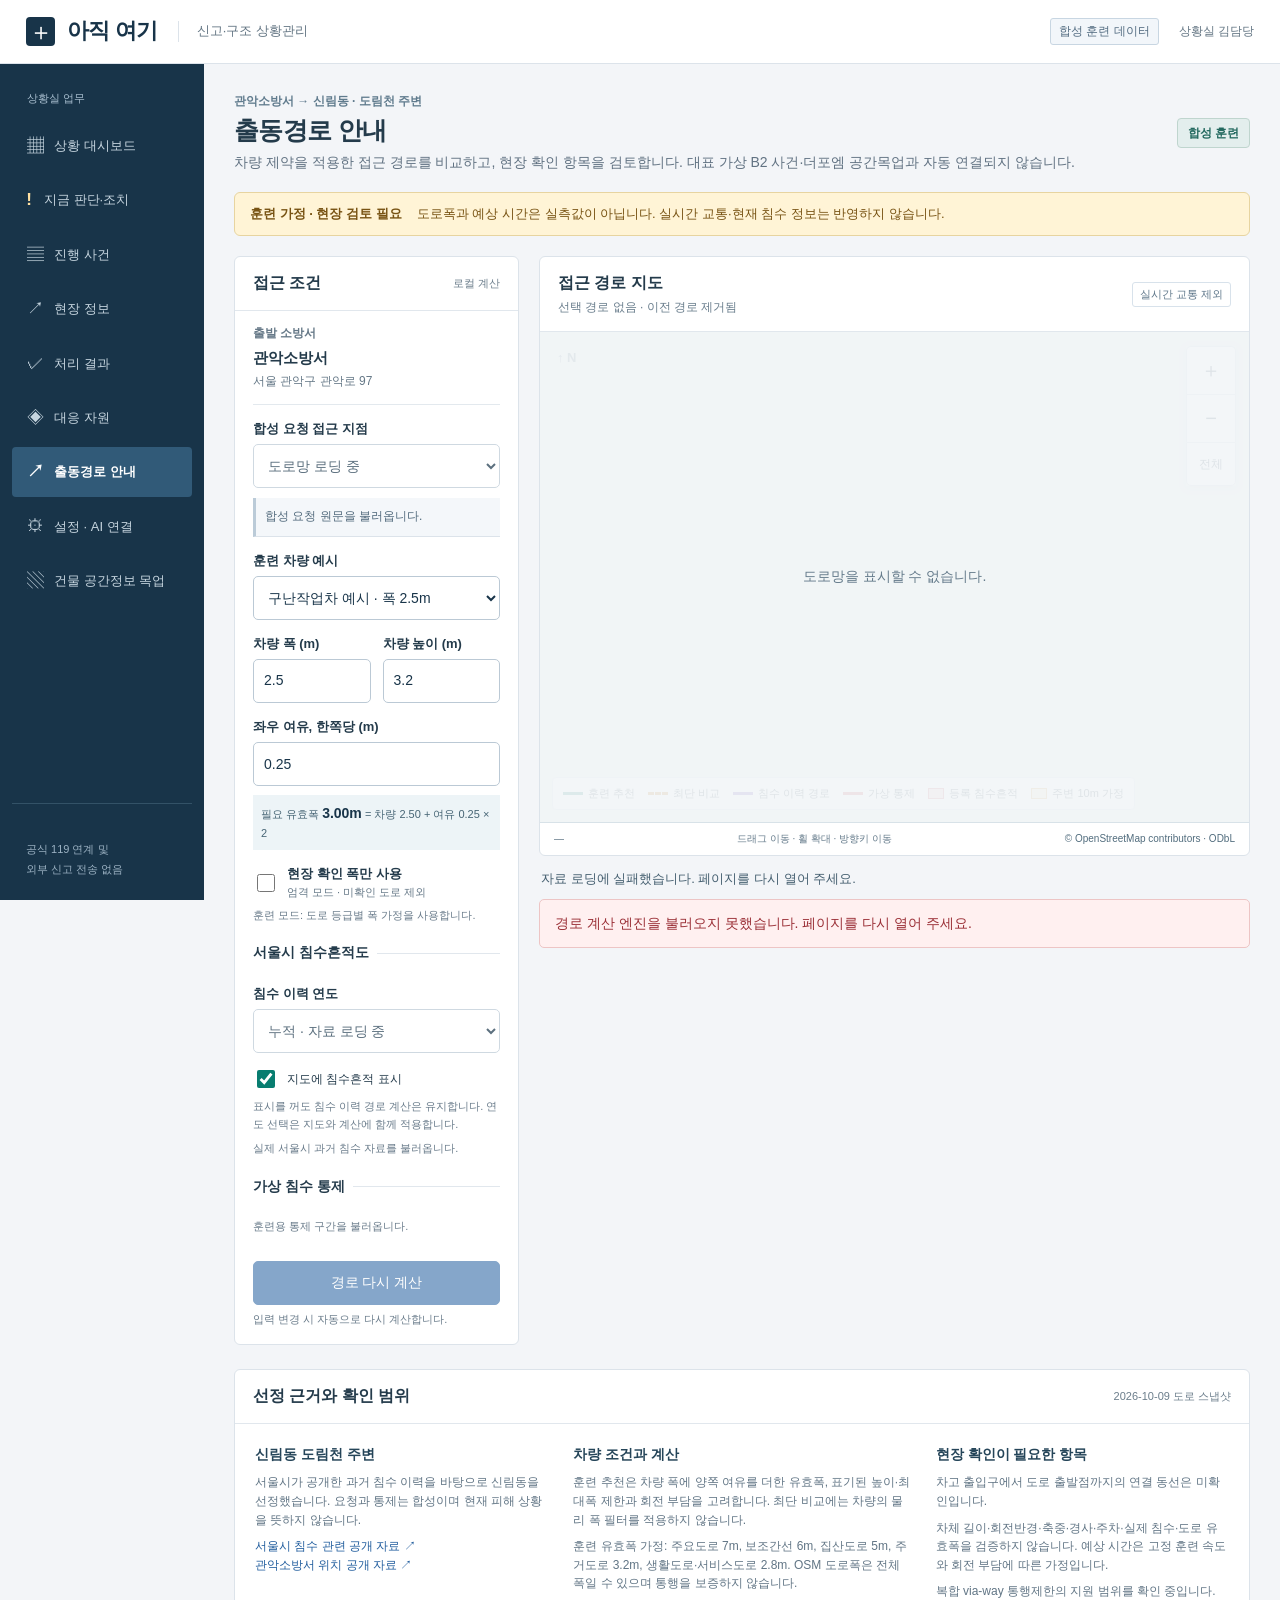
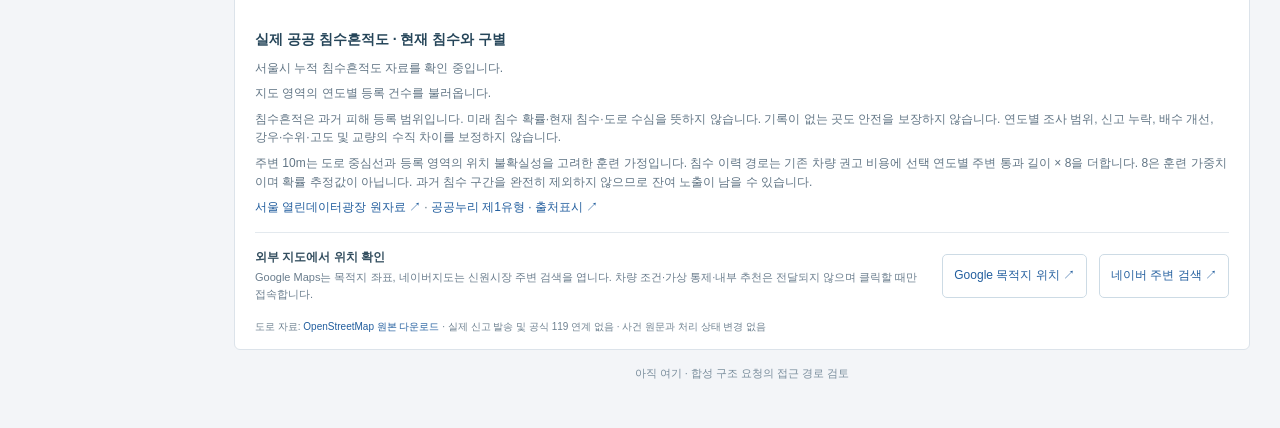
==== commit bc60ecff: "Add flooded parking rescue showcase and verified multimodal analysis" ====
--- a/web/routes/index.html
+++ b/web/routes/index.html
@@ -6,15 +6,35 @@
   <meta name="theme-color" content="#183449">
   <meta http-equiv="Content-Security-Policy" content="default-src 'self'; script-src 'self'; style-src 'self'; img-src 'self' data:; connect-src 'self'; object-src 'none'; base-uri 'self'">
   <title>출동경로 안내 | 아직 여기</title>
+  <link rel="stylesheet" href="../style.css">
   <link rel="stylesheet" href="style.css">
   <script src="engine.js" defer></script>
   <script src="app.js" defer></script>
 </head>
 <body>
   <a class="skip-link" href="#route-form">경로 입력으로 이동</a>
-  <header class="topbar"><a class="brand" href="../index.html"><span aria-hidden="true">＋</span><strong>아직 여기</strong><span>신고·구조 상황관리</span></a><a class="back-link" href="../index.html">← 상황실 콘솔</a></header>
-  <main>
-    <div class="page-heading"><div><p class="eyebrow">관악소방서 → 신림동 · 도림천 주변</p><h1>출동경로 안내</h1><p class="intro">차량 제약을 적용한 접근 경로를 비교하고, 현장 확인 항목을 검토합니다.</p></div><span class="badge">합성 훈련</span></div>
+<header class="topbar">
+  <a class="brand" href="../#dashboard"><span class="brand-mark" aria-hidden="true">＋</span><strong>아직 여기</strong><span class="brand-sub">신고·구조 상황관리</span></a>
+  <div class="topbar-tools"><span class="synthetic-badge">합성 훈련 데이터</span><span class="operator">상황실 김담당</span></div>
+</header>
+<div class="app-shell">
+  <aside class="sidebar">
+    <p class="nav-label">상황실 업무</p>
+    <nav aria-label="주요 업무">
+      <a href="../#dashboard" data-nav="dashboard"><span aria-hidden="true">▦</span>상황 대시보드</a>
+      <a href="../#attention" data-nav="attention"><span aria-hidden="true">!</span>지금 판단·조치</a>
+      <a href="../#active" data-nav="active"><span aria-hidden="true">▤</span>진행 사건</a>
+      <a href="../#field" data-nav="field"><span aria-hidden="true">↗</span>현장 정보</a>
+      <a href="../#results" data-nav="results"><span aria-hidden="true">✓</span>처리 결과</a>
+      <a href="../#resources" data-nav="resources"><span aria-hidden="true">◈</span>대응 자원</a>
+      <a href="./" data-nav="routes" aria-current="page"><span aria-hidden="true">↗</span>출동경로 안내</a>
+      <a href="../#settings" data-nav="settings"><span aria-hidden="true">⚙</span>설정 · AI 연결</a>
+      <a href="../spatial/" data-nav="spatial"><span aria-hidden="true">▧</span>건물 공간정보 목업</a>
+    </nav>
+    <div class="sidebar-bottom"><p>공식 119 연계 및<br>외부 신고 전송 없음</p></div>
+  </aside>
+  <main id="workspace" tabindex="-1">
+    <div class="page-heading"><div><p class="eyebrow">관악소방서 → 신림동 · 도림천 주변</p><h1>출동경로 안내</h1><p class="intro">차량 제약을 적용한 접근 경로를 비교하고, 현장 확인 항목을 검토합니다. 대표 가상 B2 사건·더포엠 공간목업과 자동 연결되지 않습니다.</p></div><span class="badge">합성 훈련</span></div>
     <div class="notice"><strong>훈련 가정 · 현장 검토 필요</strong><span>도로폭과 예상 시간은 실측값이 아닙니다. 실시간 교통·현재 침수 정보는 반영하지 않습니다.</span></div>
     <div class="workspace">
       <aside class="planner panel" aria-label="출동경로 입력">
@@ -47,7 +67,8 @@
       </section>
     </div>
     <section class="evidence panel" aria-labelledby="evidence-title"><div class="panel-heading"><h2 id="evidence-title">선정 근거와 확인 범위</h2><span class="small-label">2026-10-09 도로 스냅샷</span></div><div class="evidence-grid"><div><h3>신림동 도림천 주변</h3><p>서울시가 공개한 과거 침수 이력을 바탕으로 신림동을 선정했습니다. 요청과 통제는 합성이며 현재 피해 상황을 뜻하지 않습니다.</p><a href="https://news.seoul.go.kr/citybuild/archives/216916" target="_blank" rel="noopener noreferrer">서울시 침수 관련 공개 자료 ↗</a><br><a href="https://www.eum.go.kr/web/gs/gv/gvGosiDet.jsp?mobile_yn=&amp;seq=596076" target="_blank" rel="noopener noreferrer">관악소방서 위치 공개 자료 ↗</a></div><div><h3>차량 조건과 계산</h3><p>훈련 추천은 차량 폭에 양쪽 여유를 더한 유효폭, 표기된 높이·최대폭 제한과 회전 부담을 고려합니다. 최단 비교에는 차량의 물리 폭 필터를 적용하지 않습니다.</p><p>훈련 유효폭 가정: 주요도로 7m, 보조간선 6m, 집산도로 5m, 주거도로 3.2m, 생활도로·서비스도로 2.8m. OSM 도로폭은 전체 폭일 수 있으며 통행을 보증하지 않습니다.</p></div><div><h3>현장 확인이 필요한 항목</h3><p id="origin-note">차고 출입구에서 도로 출발점까지의 연결 동선은 미확인입니다.</p><p>차체 길이·회전반경·축중·경사·주차·실제 침수·도로 유효폭을 검증하지 않습니다. 예상 시간은 고정 훈련 속도와 회전 부담에 따른 가정입니다.</p><p id="restriction-note">복합 via-way 통행제한의 지원 범위를 확인 중입니다.</p></div></div><div class="flood-evidence"><h3>실제 공공 침수흔적도 · 현재 침수와 구별</h3><p id="flood-source-summary">서울시 누적 침수흔적도 자료를 확인 중입니다.</p><p id="flood-records-summary">지도 영역의 연도별 등록 건수를 불러옵니다.</p><p>침수흔적은 과거 피해 등록 범위입니다. 미래 침수 확률·현재 침수·도로 수심을 뜻하지 않습니다. 기록이 없는 곳도 안전을 보장하지 않습니다. 연도별 조사 범위, 신고 누락, 배수 개선, 강우·수위·고도 및 교량의 수직 차이를 보정하지 않습니다.</p><p>주변 10m는 도로 중심선과 등록 영역의 위치 불확실성을 고려한 훈련 가정입니다. 침수 이력 경로는 기존 차량 권고 비용에 선택 연도별 주변 통과 길이 × 8을 더합니다. 8은 훈련 가중치이며 확률 추정값이 아닙니다. 과거 침수 구간을 완전히 제외하지 않으므로 잔여 노출이 남을 수 있습니다.</p><p><a id="flood-source" href="https://data.seoul.go.kr/dataList/OA-15636/F/1/datasetView.do" target="_blank" rel="noopener noreferrer">서울 열린데이터광장 원자료 ↗</a> · <a id="flood-license" href="https://www.kogl.or.kr/info/licenseType1.do" target="_blank" rel="noopener noreferrer">공공누리 제1유형 · 출처표시 ↗</a></p></div><div class="external-maps"><div><strong>외부 지도에서 위치 확인</strong><p>Google Maps는 목적지 좌표, 네이버지도는 신원시장 주변 검색을 엽니다. 차량 조건·가상 통제·내부 추천은 전달되지 않으며 클릭할 때만 접속합니다.</p></div><a id="google-map" href="https://www.google.com/maps" target="_blank" rel="noopener noreferrer">Google 목적지 위치 ↗</a><a id="naver-map" href="https://map.naver.com/p/search/%EC%8B%A0%EC%9B%90%EC%8B%9C%EC%9E%A5" target="_blank" rel="noopener noreferrer">네이버 주변 검색 ↗</a></div><p class="source-note">도로 자료: <a id="network-source" href="https://www.openstreetmap.org/" target="_blank" rel="noopener noreferrer">OpenStreetMap 원본 다운로드</a> · 실제 신고 발송 및 공식 119 연계 없음 · 사건 원문과 처리 상태 변경 없음</p></section>
+    <footer class="page-footer">아직 여기 · 합성 구조 요청의 접근 경로 검토</footer>
   </main>
-  <footer class="page-footer">아직 여기 · 합성 구조 요청의 접근 경로 검토</footer>
+</div>
 </body>
 </html>
--- a/web/style.css
+++ b/web/style.css
@@ -0,0 +1,49 @@
+:root{--canvas:#f3f5f8;--panel:#fff;--navy:#183449;--blue:#225e9e;--ink:#243b4b;--muted:#637583;--line:#dce3ea;--amber:#9b650c;--amber-bg:#fff4d6;--green:#197363;--green-bg:#e7f3ee;--red:#a33c35;--red-bg:#fff0ee;--radius:6px}
+*{box-sizing:border-box}body{margin:0;color:var(--ink);background:var(--canvas);font:14px/1.55 'Apple SD Gothic Neo','Malgun Gothic','Noto Sans KR',sans-serif}button,input,select,textarea{font:inherit}button,a,input,select,textarea{touch-action:manipulation}button{border:1px solid #c9d4de;border-radius:4px;background:#fff;color:var(--ink);padding:8px 13px;cursor:pointer;font-weight:600;line-height:1.4}button:hover{background:#f0f4f8;border-color:#99afc3}button:disabled{opacity:.48;cursor:default}button.primary{background:var(--blue);border-color:var(--blue);color:#fff}button.primary:hover{background:#1b4f86}button.small{font-size:12px;padding:6px 10px}a{color:var(--blue);text-decoration:none}a:hover{text-decoration:underline}:focus-visible{outline:3px solid #4d91d0;outline-offset:3px}h1,h2,h3,p{margin:0}h1{font-size:24px;letter-spacing:-.5px;line-height:1.35}h2{font-size:16px;line-height:1.4}h3{font-size:14px}small,.muted{color:var(--muted);font-size:12px}.skip-link{position:fixed;top:-60px;left:12px;z-index:20;padding:10px 15px;background:white;border:2px solid var(--blue)}.skip-link:focus{top:8px}.topbar{height:64px;display:flex;align-items:center;justify-content:space-between;gap:20px;padding:0 26px;background:var(--panel);border-bottom:1px solid var(--line);position:sticky;top:0;z-index:5}.brand{display:flex;align-items:center;gap:12px;color:var(--navy);white-space:nowrap}.brand:hover{text-decoration:none}.brand strong{font-size:22px;letter-spacing:-.7px}.brand-mark{display:flex;align-items:center;justify-content:center;width:29px;height:29px;background:var(--navy);color:white;font-size:24px;border-radius:4px;font-weight:500}.brand-sub{font-size:13px;color:var(--muted);margin-left:8px;border-left:1px solid var(--line);padding-left:18px}.topbar-tools{display:flex;gap:20px;align-items:center;font-size:12px}.synthetic-badge{border:1px solid #c8d6e2;background:#f2f6fa;border-radius:3px;padding:3px 8px;color:#526b80}.operator{color:var(--muted)}.app-shell{display:grid;grid-template-columns:204px minmax(0,1fr);min-height:calc(100vh - 64px)}.sidebar{background:var(--navy);color:#c0d0dc;position:sticky;top:64px;height:calc(100vh - 64px);padding:26px 12px 20px;display:flex;flex-direction:column}.nav-label{font-size:11px;padding:0 15px 14px;color:#a7bdce}.sidebar nav{display:flex;flex-direction:column;gap:4px}.sidebar nav a{display:flex;align-items:center;gap:10px;padding:12px 14px;color:#c6d5df;border-radius:4px;font-size:13px;font-weight:500}.sidebar nav a:hover{text-decoration:none;background:#25475f}.sidebar nav a[aria-current=page]{background:#315a78;color:white;font-weight:700}.sidebar nav a>span:first-child{font-size:17px;width:18px;text-align:center}.nav-count{margin-left:auto;background:#44718f;padding:1px 6px;border-radius:3px;font-size:11px}.sidebar-bottom{margin-top:auto;padding:18px 14px 0;border-top:1px solid #335267;font-size:11px}.sidebar-bottom p{color:#9db3c4;margin-top:18px;line-height:1.8}.replay-link{color:#bacbd8;font-size:12px;display:flex;justify-content:space-between}main{min-width:0;padding:28px 30px 18px;max-width:1800px;width:100%;margin:auto}.page-head{display:flex;align-items:center;justify-content:space-between;gap:20px;margin-bottom:22px}.page-head p{color:var(--muted);font-size:13px;margin-top:6px}.head-actions,.button-row{display:flex;align-items:center;gap:8px;flex-wrap:wrap}.page-meta{display:flex;align-items:center;gap:8px;margin-bottom:7px;color:var(--muted);font-size:12px}.page-meta a{color:var(--muted)}.stats{display:grid;grid-template-columns:repeat(4,1fr);margin-bottom:22px;background:var(--panel);border:1px solid var(--line);border-radius:var(--radius)}.stat{padding:17px 20px;border-right:1px solid var(--line);display:flex;align-items:center;justify-content:space-between;gap:12px}.stat:last-child{border:0}.stat-label{font-size:12px;color:var(--muted)}.stat-number{font-size:27px;font-weight:700;font-variant-numeric:tabular-nums;color:var(--navy)}.stat-number.warning{color:var(--amber)}.stat-number.done{color:var(--green)}.dashboard-grid{display:grid;grid-template-columns:minmax(0,1fr) 275px;gap:20px;align-items:start}.panel{background:var(--panel);border:1px solid var(--line);border-radius:var(--radius);overflow:hidden}.panel-head{padding:16px 18px;display:flex;align-items:center;justify-content:space-between;gap:12px;border-bottom:1px solid var(--line)}.panel-head small{font-size:11px}.filters{padding:14px 16px;border-bottom:1px solid var(--line)}.filter-row{display:flex;align-items:center;gap:8px;flex-wrap:wrap}.filter-row+.filter-row{margin-top:12px}.search-wrap{position:relative;flex:1;min-width:200px}.search-wrap label{position:absolute;left:10px;top:8px;color:var(--muted);font-size:14px}.search-wrap input{padding-left:35px!important;width:100%}.filter-select{max-width:160px}.filter-row select,.filter-row input{padding:8px 10px;border:1px solid #cdd7e0;border-radius:4px;background:#fff;color:var(--ink);font-size:12px;height:35px}.filter-chip{font-size:12px;padding:5px 11px;border:1px solid var(--line);font-weight:500;background:#f7f9fb}.filter-chip.active{background:#e8f0f8;border-color:#a0bad2;color:var(--blue);font-weight:700}.filter-count{font-size:11px;color:var(--muted);margin-left:2px}.table-container{overflow-x:auto}table{border-collapse:collapse;width:100%;font-size:13px;text-align:left}thead{background:#f7f9fb}th{font-size:11px;color:var(--muted);font-weight:600;padding:11px 13px;border-bottom:1px solid var(--line);white-space:nowrap}td{padding:14px 13px;border-bottom:1px solid #e7edf2;vertical-align:middle}tbody tr:last-child td{border-bottom:0}tbody tr:hover{background:#f6f9fc}.incident-cell{min-width:180px}.incident-link{font-weight:700;color:var(--ink);display:inline-block;max-width:290px;line-height:1.4}.incident-link:hover{color:var(--blue)}.incident-id{display:block;font-size:10px;font-variant-numeric:tabular-nums;color:var(--muted);margin-top:4px}.location-cell{font-size:12px;min-width:125px;max-width:190px}.location-cell small{display:block;margin-top:3px}.channel-cell{font-size:11px;color:var(--muted);max-width:130px}.count-cell{white-space:nowrap;font-variant-numeric:tabular-nums}.status{display:inline-flex;align-items:center;font-size:11px;font-weight:600;border-radius:3px;padding:3px 7px;white-space:nowrap;background:#eef2f6;color:#516a7d}.status.dispatched{background:#e8eff8;color:#285788}.status.on_scene,.status.rescuing{background:#e5f0fa;color:#195c98}.status.reviewing{background:var(--amber-bg);color:var(--amber)}.status.closed{background:var(--green-bg);color:var(--green)}.priority{display:inline-flex;align-items:center;font-size:11px;font-weight:600;gap:5px;white-space:nowrap}.priority::before{content:'';width:5px;height:5px;border-radius:50%;background:#758b9e}.priority.urgent{color:var(--red)}.priority.urgent::before{background:var(--red)}.priority.high{color:var(--amber)}.priority.high::before{background:var(--amber)}.cell-time{white-space:nowrap;font-size:11px;color:var(--muted);font-variant-numeric:tabular-nums}.table-foot{display:flex;justify-content:space-between;gap:12px;padding:11px 16px;font-size:11px;color:var(--muted);background:#fbfcfd;border-top:1px solid var(--line)}.side-stack{display:grid;gap:16px}.side-stack .panel-head{padding:14px 16px}.side-body{padding:4px 16px 14px}.resource-row{display:flex;justify-content:space-between;gap:10px;padding:12px 0;border-bottom:1px solid #e6ecf1;font-size:12px}.resource-row:last-child{border:0}.resource-row strong{display:block;font-size:12px}.resource-row small{display:block;margin-top:3px;font-size:10px}.available{color:var(--green);font-size:11px;white-space:nowrap}.assigned{color:var(--muted);font-size:11px;white-space:nowrap}.handoff-link{display:block;border-bottom:1px solid #e9edf2;padding:12px 0;color:var(--ink);font-size:12px}.handoff-link:last-child{border:0}.handoff-link small{display:block;color:var(--amber);font-size:11px;margin-top:4px}.handoff-link strong{display:block;margin-top:3px}.empty{padding:36px 24px;text-align:center;color:var(--muted);font-size:13px;line-height:1.8}.empty strong{display:block;color:var(--ink);margin-bottom:4px;font-size:14px}.loading{display:flex;align-items:center;justify-content:center;gap:12px;min-height:300px;color:var(--muted)}.loading-dot{width:8px;height:8px;background:var(--blue);border-radius:50%}.workspace-footer{display:flex;align-items:center;gap:12px;justify-content:flex-end;color:var(--muted);font-size:11px;margin-top:24px}.workspace-footer>span:first-child{margin-right:auto}.link-button{border:0;background:transparent;font-size:12px;color:var(--blue);padding:4px 0;font-weight:500}.icon-button{padding:0;width:30px;height:30px;border:0;font-size:23px;line-height:1;color:var(--muted);background:transparent}.page-error,.form-error{padding:12px 16px;margin-bottom:16px;border:1px solid #e5bab6;background:var(--red-bg);color:var(--red);border-radius:4px;font-size:13px}.page-error button{margin-left:12px}.facts-strip{display:grid;grid-template-columns:2.3fr .7fr 1.1fr 1.15fr;gap:0;background:white;border:1px solid var(--line);border-radius:var(--radius);margin-bottom:20px}.fact{padding:16px 20px;border-right:1px solid var(--line);min-width:0}.fact:last-child{border:0}.fact dt{font-size:11px;color:var(--muted);margin-bottom:5px}.fact dd{margin:0;font-weight:600;font-size:14px;overflow-wrap:anywhere}.fact dd small{font-weight:400;display:block;font-size:11px;margin-top:2px}.detail-grid{display:grid;grid-template-columns:minmax(0,1.35fr) minmax(265px,.85fr);gap:20px;align-items:start}.detail-main,.detail-side{display:grid;gap:18px;min-width:0}.section-tabs{display:flex;gap:0;border-bottom:1px solid var(--line);padding:0 18px;overflow:auto}.section-tabs button{border:0;border-radius:0;background:transparent;padding:13px 15px 11px;border-bottom:2px solid transparent;font-size:12px;font-weight:500;white-space:nowrap}.section-tabs button.active{border-bottom-color:var(--blue);color:var(--blue);font-weight:700}.timeline{padding:0 20px}.report{padding:20px 0;border-bottom:1px solid var(--line);scroll-margin-top:90px}.report:last-child{border:0}.report-head{display:flex;justify-content:space-between;gap:12px;align-items:start;font-size:11px;color:var(--muted)}.report-source{display:flex;flex-wrap:wrap;align-items:center;gap:7px}.channel-tag{background:#edf2f7;padding:2px 6px;border-radius:3px;color:#4b6780;font-weight:600}.report-kind{color:var(--blue);font-weight:600}.report-text{white-space:pre-wrap;overflow-wrap:anywhere;font-size:14px;line-height:1.8;margin-top:12px;max-width:76ch}.report-time{font-size:10px;color:var(--muted);margin-top:9px;font-variant-numeric:tabular-nums}.report-proposal{display:flex;gap:14px;flex-wrap:wrap;padding:8px 11px;background:#f3f6f9;border-radius:3px;margin-top:11px;font-size:12px;color:#4e677b}.attachments{margin-top:13px;display:grid;gap:12px}.image-preview{padding:0;border:1px solid var(--line);background:#f2f5f8;width:100%;max-width:450px;display:block;overflow:hidden;border-radius:4px;text-align:left}.image-preview img{display:block;width:100%;max-height:225px;object-fit:cover}.image-preview span{display:block;padding:7px 10px;color:var(--blue);font-size:11px}.media-caption{font-size:11px;line-height:1.6;color:var(--muted);margin-top:6px}.audio-box{background:#f3f6f9;border:1px solid var(--line);border-radius:4px;padding:11px 12px}.audio-box strong{display:block;font-size:12px;margin-bottom:8px}.audio-box audio{display:block;width:100%;height:38px}.transcript{margin-top:8px}.transcript summary{font-size:11px;color:var(--blue);cursor:pointer}.transcript p{font-size:12px;white-space:pre-wrap;margin-top:7px;line-height:1.8}.attachments video{max-width:100%;max-height:270px;border-radius:4px;display:block;background:#132534}.check-list{padding:4px 18px 12px}.check{padding:14px 0;border-bottom:1px solid #e4eaf0}.check:last-child{border:0}.check-title{display:flex;gap:8px;align-items:flex-start;font-size:13px}.check-marker{flex-shrink:0;width:17px;height:17px;border:1px solid #ddba67;color:var(--amber);border-radius:50%;text-align:center;font-size:11px;line-height:15px;font-weight:700}.check.info .check-marker{color:var(--blue);border-color:#8caccb}.check p{font-size:12px;line-height:1.7;color:#536b7b;margin:7px 0 0 25px}.check-links{display:flex;flex-wrap:wrap;gap:6px;margin:8px 0 0 25px}.check-links button{font-size:10px;padding:3px 7px;color:var(--blue);font-weight:500}.rule-label{font-size:10px;color:var(--muted);border:1px solid var(--line);padding:2px 6px;border-radius:3px;white-space:nowrap}.operations-body{padding:18px}.team-assignment{display:flex;justify-content:space-between;align-items:center;gap:12px;padding-bottom:16px;border-bottom:1px solid var(--line);margin-bottom:15px}.team-assignment strong{display:block;font-size:14px}.team-assignment small{font-size:11px;display:block;margin-top:4px}.progress-list{margin:15px 0;list-style:none;padding:0}.progress-item{border-left:2px solid #d6e1eb;padding:0 0 15px 14px;margin-left:4px;position:relative;font-size:12px}.progress-item::before{content:'';position:absolute;left:-5px;top:5px;width:8px;height:8px;border:2px solid white;border-radius:50%;background:#7c9cb9}.progress-item:last-child{padding-bottom:0}.progress-item strong{font-size:12px}.progress-item p{margin-top:4px;color:#566e7e;white-space:pre-wrap;line-height:1.7}.progress-item small{font-size:10px;display:block;margin-top:5px}.action-stack{display:grid;gap:8px;margin-top:16px}.operation-note{font-size:11px;color:var(--muted);margin:10px 0 0;line-height:1.7}.outcome-body{padding:18px}.outcome-summary{padding-bottom:12px;border-bottom:1px solid var(--line);margin-bottom:13px}.outcome-summary strong{color:var(--green);font-size:18px}.outcome-summary p{font-size:12px;margin-top:5px}.outcome-detail{font-size:12px;display:grid;grid-template-columns:75px minmax(0,1fr);gap:6px 10px;margin:0 0 15px}.outcome-detail dt{color:var(--muted)}.outcome-detail dd{margin:0;white-space:pre-wrap;overflow-wrap:anywhere}.audit-list{padding:0 20px}.audit-item{padding:16px 0;border-bottom:1px solid var(--line)}.audit-item:last-child{border:0}.audit-item summary{display:flex;justify-content:space-between;gap:12px;cursor:pointer;font-size:12px;align-items:flex-start}.audit-item summary span:last-child{color:var(--muted);font-size:10px;white-space:nowrap}.audit-reason{margin-top:8px;font-size:12px;line-height:1.7;color:#5a7080;white-space:pre-wrap}.audit-changes{margin-top:10px;background:#f5f7fa;padding:10px 12px;display:grid;gap:7px;font-size:11px;border-radius:4px}.change-row{display:grid;grid-template-columns:65px 1fr 1fr;gap:10px;overflow-wrap:anywhere}.change-row>span:first-child{color:var(--muted)}.history-label{font-size:10px;color:var(--muted);padding:14px 0 0}.result-history{padding:16px 0;border-bottom:1px solid var(--line)}.result-history strong{font-size:13px}.result-history p{font-size:12px;white-space:pre-wrap;margin-top:6px;color:#566d7d}.result-history small{font-size:10px}.resource-grid{display:grid;grid-template-columns:repeat(3,minmax(0,1fr));gap:16px}.resource-card{padding:20px;background:white;border:1px solid var(--line);border-radius:var(--radius)}.resource-card h2{font-size:16px;margin:7px 0}.resource-card .resource-type{font-size:11px;color:var(--muted)}.resource-card p{font-size:12px;color:var(--muted);margin:12px 0;min-height:37px}.resource-card .button-row{margin-top:14px}.resource-card select{width:100%;margin-top:12px;padding:8px 10px;border:1px solid var(--line);border-radius:4px;font-size:12px;background:white;color:var(--ink)}dialog{border:1px solid #ced8e1;border-radius:8px;padding:0;width:min(650px,calc(100vw - 32px));max-height:calc(100vh - 48px);color:var(--ink);box-shadow:0 18px 70px rgba(17,39,57,.25)}dialog::backdrop{background:rgba(16,34,49,.42)}.dialog-head{padding:21px 24px 18px;display:flex;justify-content:space-between;gap:16px;align-items:flex-start;border-bottom:1px solid var(--line)}.dialog-head h2{font-size:20px}.dialog-head p{margin-top:6px;font-size:12px;color:var(--muted);max-width:48ch}.dialog-fields{padding:20px 24px;display:grid;grid-template-columns:1fr 1fr;gap:16px}.field{min-width:0}.field.full{grid-column:1/-1}.field label{display:block;font-size:12px;font-weight:600;margin-bottom:6px}.field label .optional{font-size:10px;color:var(--muted);font-weight:400;margin-left:5px}.field input,.field select,.field textarea{width:100%;padding:9px 10px;border:1px solid #c6d3de;border-radius:4px;color:var(--ink);background:white;font-size:13px}.field input[aria-invalid=true],.field select[aria-invalid=true],.field textarea[aria-invalid=true]{border-color:var(--red);background:#fffafa}.field textarea{resize:vertical;min-height:96px;line-height:1.6}.field small{display:block;font-size:10px;margin-top:5px}.dialog-footer{display:flex;justify-content:flex-end;gap:8px;padding:15px 24px;border-top:1px solid var(--line);background:#f9fbfd;position:sticky;bottom:0}.dialog-footer button{min-width:78px}.form-error{margin:16px 24px 0}.form-error button{display:block;margin-top:8px;font-size:12px}.form-note{grid-column:1/-1;font-size:12px;background:#edf3f8;padding:11px 13px;color:#45647e;border-radius:4px;line-height:1.7}.basis-preview{grid-column:1/-1;background:#f3f6f9;border:1px solid var(--line);padding:12px 14px;border-radius:4px;font-size:12px;line-height:1.7}.basis-preview strong{display:block;margin-bottom:5px}.upload-list{margin-top:8px;display:grid;gap:5px}.upload-item{display:flex;justify-content:space-between;align-items:center;gap:8px;padding:6px 9px;background:#f1f5f8;border-radius:3px;font-size:11px;overflow-wrap:anywhere}.upload-item button{padding:2px 5px;font-size:11px;border:0;background:transparent;color:var(--red)}.media-dialog{width:min(1040px,calc(100vw - 32px));background:#fff}.media-dialog .dialog-head{padding:14px 20px;align-items:center}.media-dialog .dialog-head h2{font-size:16px}#media-content{padding:16px;text-align:center}#media-content img{max-width:100%;max-height:calc(100vh - 190px);object-fit:contain}#media-content p{font-size:12px;color:var(--muted);margin-top:10px}.toast{position:fixed;bottom:24px;left:50%;transform:translateX(-50%);z-index:30;max-width:calc(100vw - 36px);padding:12px 20px;border-radius:5px;background:var(--navy);color:white;box-shadow:0 5px 20px #18344930;font-size:13px}[hidden]{display:none!important}.sr-only{position:absolute;width:1px;height:1px;padding:0;margin:-1px;overflow:hidden;clip:rect(0,0,0,0);white-space:nowrap;border:0}
+.attention-strip{display:grid;grid-template-columns:auto minmax(0,1fr) auto;gap:18px;align-items:center;background:#fff9eb;border:1px solid #dfc58d;border-left:4px solid var(--amber);border-radius:4px;padding:12px 15px;margin-bottom:22px;font-size:12px}.attention-strip.immediate{background:#fff4ee;border-color:#e2b299;border-left-color:#b04b26}.strip-label{display:block;font-size:10px;font-weight:600;color:var(--muted);margin-bottom:4px}.attention-strip-counts>div{display:flex;flex-wrap:wrap;column-gap:10px;row-gap:3px;max-width:230px}.attention-strip-counts strong{color:#a33f22}.attention-strip-top a{font-weight:700;color:var(--ink);font-size:13px}.attention-strip-top small{font-size:10px;color:var(--muted);font-weight:400;margin-left:4px}.attention-strip-top p{margin-top:3px;line-height:1.55;overflow-wrap:anywhere}.strip-open{font-size:11px;white-space:nowrap;font-weight:600}.attention-strip.clear{border-color:var(--line);border-left-color:#8da69a;background:#f9fbfa;grid-template-columns:auto 1fr}.strip-clear{font-size:12px;color:var(--muted)}.attention-section{margin-bottom:24px}.attention-section-head{display:flex;justify-content:space-between;align-items:center;gap:14px;margin-bottom:12px}.attention-section-head h2{font-size:17px}.attention-section-head h2>span{font-size:12px;color:var(--muted);font-weight:500;margin-left:5px}.attention-section-head p{font-size:11px;color:var(--muted);margin-top:4px;line-height:1.6}.attention-section-head>a{white-space:nowrap;font-size:12px;font-weight:600}.attention-grid{display:grid;grid-template-columns:repeat(3,minmax(0,1fr));gap:14px;align-items:start}.attention-card{background:white;border:1px solid var(--line);border-radius:var(--radius);min-width:0;overflow:hidden}.attention-card-head{padding:13px 15px;border-bottom:1px solid var(--line);background:#fbfcfd}.attention-card-head .incident-id{margin-top:0}.attention-card-head h2{font-size:15px;line-height:1.5;margin:4px 0}.attention-card-head h2 a{color:var(--ink)}.attention-card-head>p{font-size:12px;color:#536b7b;overflow-wrap:anywhere;margin-bottom:8px}.attention-context{display:flex;flex-wrap:wrap;align-items:center;gap:5px 10px;font-size:11px;color:var(--muted)}.operator-priority{display:inline-flex;align-items:center;gap:6px;font-size:11px;color:var(--muted);white-space:nowrap}.attention-task{padding:14px 15px;border-left:3px solid #aabdc9;border-bottom:1px solid var(--line);font-size:12px}.attention-task:last-child{border-bottom:0}.attention-task.immediate{border-left-color:#b04b26}.attention-task.decision{border-left-color:#c3932d}.attention-task-head{display:flex;align-items:center;flex-wrap:wrap;gap:5px 8px;margin-bottom:8px}.attention-level{display:inline-flex;padding:2px 6px;background:#eff3f6;color:#536b7b;border-radius:3px;font-size:11px;font-weight:700}.attention-level.immediate{background:#fff0e8;color:#a13f21}.attention-level.decision{background:var(--amber-bg);color:var(--amber)}.attention-task-head .rule-label{font-size:9px;border:0;padding:0;white-space:normal}.attention-task h3{font-size:14px;line-height:1.6;margin:0 0 8px}.attention-explanation{margin:0;display:grid;gap:9px;line-height:1.65}.attention-explanation dt{font-size:10px;color:var(--muted);font-weight:600;margin-bottom:2px}.attention-explanation dd{margin:0;overflow-wrap:anywhere;color:#304b60}.attention-evidence{margin-top:12px}.attention-evidence blockquote{margin:0 0 8px;padding:9px 10px;background:#f4f7fa;border-radius:3px}.attention-evidence blockquote p{font-size:12px;line-height:1.65;white-space:pre-wrap;overflow-wrap:anywhere}.attention-evidence footer{display:flex;flex-wrap:wrap;justify-content:space-between;align-items:center;gap:3px 10px;margin-top:5px;font-size:9px;color:var(--muted)}.attention-evidence footer button{font-size:10px;text-align:left;overflow-wrap:anywhere}.attention-no-evidence{font-size:11px;color:var(--muted);line-height:1.7}.attention-next{border-top:1px solid var(--line);padding-top:10px;margin-top:10px}.attention-next p{font-size:12px;line-height:1.65;margin-bottom:9px;overflow-wrap:anywhere}.attention-next button{font-size:12px;color:var(--blue);border-color:#b6cadd;background:#f8fbfe;max-width:100%;white-space:normal;line-height:1.5;text-align:left;padding:7px 10px}.attention-more{display:block;padding:9px 15px;font-size:11px;background:#f7f9fb;border-top:1px solid var(--line)}.detail-attention{grid-template-columns:1fr}.detail-attention .attention-card-head{display:none}.detail-attention .attention-task{display:grid;grid-template-columns:1.2fr 1fr .9fr;gap:0 20px;padding:16px 18px}.detail-attention .attention-task-head{grid-column:1/-1}.detail-attention .attention-task h3{grid-column:1/-1}.detail-attention .attention-evidence{margin-top:0}.detail-attention .attention-next{margin:0;padding:0 0 0 16px;border-top:0;border-left:1px solid var(--line)}.table-attention{display:block;font-size:11px;line-height:1.6;color:#536b7b;margin-top:6px;max-width:290px}.table-attention.immediate{color:#a13f21}.table-attention.decision{color:var(--amber)}.attention-empty{background:white;border:1px solid var(--line);border-radius:var(--radius);padding:17px 20px;font-size:12px;color:var(--muted)}.attention-empty strong{font-size:13px;color:var(--ink)}.attention-empty p{margin-top:4px}.sidebar nav a[data-nav=attention]{white-space:nowrap;padding-left:10px;padding-right:10px}.sidebar nav a[data-nav=attention]>span:first-child{font-weight:700;color:#ffe0a2}.sidebar nav a[data-nav=attention] .nav-count{background:#84663a;color:#fff3d8}
+@media(min-width:1600px){main{padding:32px 40px}.dashboard-grid{grid-template-columns:minmax(0,1fr) 300px}}@media(max-width:1250px){.app-shell{grid-template-columns:185px minmax(0,1fr)}main{padding:24px 22px}.dashboard-grid{grid-template-columns:1fr}.side-stack{grid-template-columns:1fr 1fr}.detail-grid{grid-template-columns:minmax(0,1fr) 310px}.resource-grid{grid-template-columns:repeat(2,minmax(0,1fr))}.stat{padding:15px}.location-cell{min-width:100px}}@media(max-width:1100px) and (min-width:721px){.attention-grid:not(.detail-attention){grid-template-columns:1fr}.attention-grid:not(.detail-attention) .attention-card{display:grid;grid-template-columns:210px minmax(0,1fr)}.attention-card-head{border-bottom:0;border-right:1px solid var(--line)}.attention-grid:not(.detail-attention) .attention-more{grid-column:1/-1}.attention-strip{grid-template-columns:auto minmax(0,1fr);gap:8px 16px}.strip-open{grid-column:2}.attention-strip-counts{grid-row:1/3}}@media(max-width:1020px){.brand-sub{display:none}.app-shell{grid-template-columns:165px minmax(0,1fr)}.sidebar nav a{padding:11px 9px;font-size:12px;gap:8px}.nav-label{padding-left:9px}.detail-grid{grid-template-columns:1fr}.detail-side{grid-template-columns:1fr 1fr}.facts-strip{grid-template-columns:1.8fr .7fr 1fr}.fact:last-child{display:none}.stat-number{font-size:23px}.stat{padding:13px 12px;gap:8px}.stats .stat-label{font-size:11px}.incident-cell{min-width:165px}.detail-attention .attention-task{grid-template-columns:1fr 1fr}.detail-attention .attention-next{grid-column:1/-1;border:0;border-top:1px solid var(--line);margin-top:12px;padding:12px 0 0}}@media(max-width:720px){.topbar{height:58px;padding:0 16px}.brand strong{font-size:21px}.brand-mark{width:26px;height:26px}.topbar-tools{gap:8px}.operator{display:none}.synthetic-badge{font-size:10px}.app-shell{display:block}.sidebar{position:sticky;top:58px;height:auto;padding:0;z-index:4;background:var(--navy)}.nav-label,.sidebar-bottom{display:none}.sidebar nav{flex-direction:row;gap:0;overflow-x:auto}.sidebar nav a{padding:11px 14px;white-space:nowrap;border-radius:0;font-size:12px;flex:1;justify-content:center}.sidebar nav a>span:first-child{display:none}.nav-count{display:none}.sidebar nav a[data-nav=attention] .nav-count{display:inline;margin-left:2px;font-size:10px}main{padding:22px 16px 16px}.page-head{align-items:flex-start;gap:10px;margin-bottom:17px}h1{font-size:22px}.page-head p{font-size:12px}.page-head>.head-actions{justify-content:flex-end}.page-head>.head-actions button{font-size:12px;padding:8px 10px}.stats{grid-template-columns:repeat(2,1fr);margin-bottom:16px}.stat{padding:12px 15px}.stat:nth-child(2){border:0}.stat:nth-child(-n+2){border-bottom:1px solid var(--line)}.dashboard-grid{gap:16px}.filter-row select{max-width:none;flex:1}.side-stack{grid-template-columns:1fr}.filter-chip{padding:5px 9px}.table-container table{min-width:720px}.facts-strip{grid-template-columns:1fr 1fr;margin-bottom:16px}.fact{padding:12px 14px}.fact:first-child{grid-column:1/-1;border-right:0;border-bottom:1px solid var(--line)}.fact:last-child{display:block}.fact:nth-child(3){border:0}.fact:last-child{grid-column:1/-1;border-top:1px solid var(--line)}.detail-side{grid-template-columns:1fr}.detail-grid{gap:16px}.panel-head{padding:14px 15px}.timeline,.audit-list{padding:0 15px}.report{padding:17px 0}.report-head{flex-wrap:wrap;gap:5px}.resource-grid{grid-template-columns:1fr}.dialog-fields{grid-template-columns:1fr;padding:18px;gap:14px}.field.full{grid-column:auto}.dialog-head{padding:18px}.dialog-head h2{font-size:18px}.dialog-footer{padding:14px 18px}.form-error{margin:14px 18px 0}.workspace-footer{flex-wrap:wrap;font-size:10px}.workspace-footer>span:first-child{display:none}.report-proposal{font-size:11px}.page-meta{font-size:11px}.attention-strip{grid-template-columns:1fr;gap:10px;padding:11px 13px;margin-bottom:18px}.attention-strip-counts>div{max-width:none}.attention-strip.clear{grid-template-columns:1fr;gap:4px}.attention-grid{grid-template-columns:1fr}.attention-section-head{align-items:flex-start}.attention-section-head h2{font-size:16px}.attention-section-head>a{font-size:11px}.attention-card-head{padding:13px 15px}.attention-task{font-size:13px}.attention-explanation,.attention-next p,.attention-evidence blockquote p{font-size:13px}.detail-attention .attention-task{display:block;padding:15px}.detail-attention .attention-next{padding-top:12px}.detail-attention .attention-evidence{margin-top:12px}.attention-strip-top small{display:block;margin-left:0}}@media(prefers-reduced-motion:reduce){*{scroll-behavior:auto!important}}
+
+/* 넓은 사건 선택 영역과 44px 업무 목표. 원문/폼은 독립 조작을 유지한다. */
+button{min-height:44px;white-space:nowrap;word-break:keep-all;max-width:100%}
+.icon-button{width:44px;height:44px;min-width:44px;flex:0 0 44px}
+.filter-row input,.filter-row select,.resource-card select,.field input,.field select{min-height:44px;height:auto}
+.section-tabs{padding:8px 16px;gap:8px;flex-wrap:wrap;overflow:visible}
+.section-tabs button{min-height:44px;padding:10px 14px;border-radius:3px}
+.report-toolbar{display:flex;align-items:center;flex-wrap:wrap;padding:16px;gap:8px;border-bottom:1px solid var(--line)}
+.report-toolbar .filter-count{margin-left:auto;white-space:nowrap;padding:4px 0}
+.filter-row{gap:8px}.filter-chip{min-height:44px;padding:9px 12px}
+.panel-head{flex-wrap:wrap;min-width:0}.panel-head>h2{min-width:0}
+.head-actions,.button-row,.dialog-footer{gap:8px}.dialog-footer{flex-wrap:wrap}
+.dialog-head>div{min-width:0}.dialog-head h2,.page-head h1{word-break:keep-all;overflow-wrap:break-word}
+.page-head{flex-wrap:wrap}.page-head>div:first-child{min-width:0;flex:1 1 230px}
+.head-actions{max-width:100%}.head-actions>button,.page-head>.primary{flex-shrink:0}
+.link-button{display:inline-flex;align-items:center;justify-content:center;min-height:44px;padding:8px 6px}
+.check-links button{min-height:44px;padding:8px 10px;white-space:normal;word-break:keep-all;overflow-wrap:anywhere}
+.attention-evidence footer button{min-height:44px;padding:8px 0;white-space:normal;word-break:keep-all}
+.attention-next button{min-height:44px;padding:10px 12px;word-break:keep-all}
+.attention-more,.strip-open,.attention-section-head>a,.resource-card .button-row>a{display:flex;align-items:center;min-height:44px}
+.attention-more{padding:10px 15px}.strip-open{padding:8px 0}.handoff-link{min-height:44px;padding:14px 0}
+[data-incident-surface]{cursor:pointer}
+.attention-card[data-incident-surface],.resource-card[data-incident-surface]{position:relative;transition:background-color .12s,border-color .12s,box-shadow .12s}
+.attention-card[data-incident-surface]:hover,.attention-card[data-incident-surface]:focus-within,.resource-card[data-incident-surface]:hover,.resource-card[data-incident-surface]:focus-within{border-color:#729cbd;background:#f3f8fd;box-shadow:inset 0 0 0 1px #729cbd}
+.attention-card[data-incident-surface]:hover .attention-card-head,.attention-card[data-incident-surface]:focus-within .attention-card-head{background:#edf4fb}
+.attention-card:not([data-incident-surface]){cursor:default}
+.attention-strip-top[data-incident-surface]{border:1px solid transparent;border-radius:3px;padding:8px 10px;margin:-4px -5px;min-width:0;min-height:44px}
+.attention-strip-top[data-incident-surface]:hover,.attention-strip-top[data-incident-surface]:focus-within{background:#fffdf9;border-color:#b09158;box-shadow:inset 0 0 0 1px #b09158}
+tr[data-incident-surface]:hover,tr[data-incident-surface]:focus-within{background:#eaf2fa;box-shadow:inset 3px 0 0 var(--blue),inset 0 1px 0 #96b4d0,inset 0 -1px 0 #96b4d0}
+.handoff-link:hover,.handoff-link:focus-visible{background:#edf4fb;box-shadow:inset 3px 0 0 var(--blue);text-decoration:none}
+[data-incident-surface] button,[data-incident-surface] a{position:relative}
+.sidebar nav a[data-nav=attention]{gap:6px;padding-left:8px;padding-right:8px}
+.workspace-footer{gap:8px 12px;flex-wrap:wrap}.workspace-footer>span{min-width:0}
+@media(max-width:1020px){.detail-side{grid-template-columns:1fr}.attention-evidence footer{gap:4px 8px}.team-assignment{flex-wrap:wrap}.table-foot{flex-wrap:wrap}}
+@media(max-width:720px){.page-head>.head-actions{width:100%;justify-content:flex-start}.page-head>div:first-child{flex-basis:100%}.page-head>.primary{max-width:100%}.report-toolbar{padding:16px;gap:8px}.report-toolbar .filter-count{flex:1 1 100%;margin:0}.section-tabs{padding:8px 16px;gap:8px}.section-tabs button{flex:1 1 auto}.attention-evidence footer{align-items:flex-start}.attention-evidence footer button{max-width:100%}.attention-section-head{flex-wrap:wrap}.attention-section-head>a{padding:0}.sidebar nav a{flex:0 0 auto;min-height:44px}.dialog-footer{padding:14px 18px}.dialog-footer button{flex:0 1 auto}.media-dialog .dialog-head{padding:12px 16px}.resource-card .button-row{align-items:flex-start}.filter-select{min-width:0}.attention-strip-top[data-incident-surface]{margin:0;padding:8px}.page-meta{flex-wrap:wrap}.table-foot>span{max-width:100%}}
+
+.panel-head a{display:inline-flex;align-items:center;min-height:44px;padding:6px 0}.outcome-detail dd{min-width:0}.outcome-detail button{white-space:normal;word-break:keep-all}.head-actions .operator-priority{flex-wrap:wrap;white-space:normal}
+.pages-notice{display:flex;align-items:baseline;flex-wrap:wrap;gap:4px 12px;border:1px solid #c9d8e4;border-radius:4px;background:#f5f9fc;padding:10px 14px;margin-bottom:16px;font-size:12px;color:#4d687c}.pages-notice strong{font-size:12px;color:var(--navy);white-space:nowrap}.pages-notice p{font-size:11px;line-height:1.7;flex:1 1 350px;min-width:0}.project-link{display:inline-flex;align-items:center;min-height:44px;font-size:11px;padding:8px 4px;white-space:nowrap}
+/* AI drafts use the existing console palette and keep source separate from decisions. */
+.service-intro{padding:24px}.service-intro p{margin-top:12px;line-height:1.8}.workspace-footer a{display:inline-flex;min-height:44px;align-items:center}.ai-dialog{width:min(960px,calc(100vw - 32px))}.ai-dialog pre,.report pre{white-space:pre-wrap;overflow-wrap:anywhere;font-family:inherit;font-size:12px}.ai-review-block{grid-column:1/-1;border:1px solid var(--line);padding:16px;border-radius:4px;min-width:0}.ai-review-block h3{font-size:15px;margin-bottom:10px}.ai-review-block p,.ai-review-block li{line-height:1.7}.ai-review-block ul{padding-left:20px}.ai-review-block blockquote{border-left:3px solid #96b4d0;padding-left:12px;margin:12px 0}.ai-review-block .field{margin-top:12px}.ai-stage{padding:14px;background:#edf4fb;border:1px solid #c9d8e4;grid-column:1/-1;line-height:1.7}.ai-confirm-check{display:flex;align-items:center;gap:10px;min-height:44px}.ai-confirm-check input{width:20px;height:20px;min-height:20px}.draft-recovery{display:flex;flex-wrap:wrap;gap:12px;align-items:center}.connection-label{flex:1 1 240px}.ai-state-failed{background:#fff4d6}.ai-dialog .dialog-footer{position:sticky;bottom:0;background:white;border-top:1px solid var(--line)}.ai-dialog details summary{cursor:pointer;min-height:44px;display:flex;align-items:center}.ai-dialog .field textarea{min-height:90px}.ai-dialog small{overflow-wrap:anywhere}
+@media(max-width:720px){.ai-dialog{width:calc(100vw - 16px)}.ai-review-block{padding:12px}.service-intro{padding:18px}.ai-dialog .dialog-footer button{white-space:normal;flex:1 1 140px}}
+.confirmed-intake{padding:16px;margin-bottom:20px}.confirmed-intake summary{min-height:44px;cursor:pointer;font-weight:600}.confirmed-intake h3{margin-top:14px}.confirmed-intake dl{display:grid;grid-template-columns:1fr 1fr;gap:8px 24px}.confirmed-intake dl div{display:flex;gap:12px}.confirmed-intake dt{color:var(--muted);min-width:100px}.confirmed-intake dd{margin:0;overflow-wrap:anywhere}.transcript blockquote{margin:12px 0;padding:8px 12px;border-left:3px solid #96b4d0}@media(max-width:720px){.confirmed-intake dl{grid-template-columns:1fr}}
+.settings-grid{display:grid;grid-template-columns:1fr 1fr;gap:20px}.settings-grid h3{margin-top:20px}.settings-facts{display:grid;gap:12px;margin-top:20px}.settings-facts>div{display:grid;grid-template-columns:135px minmax(0,1fr);gap:12px}.settings-facts dt{color:var(--muted)}.settings-facts dd{margin:0;overflow-wrap:anywhere}.settings-command{white-space:pre-wrap;overflow-wrap:anywhere;background:#f3f6f9;border:1px solid var(--line);padding:14px;font:12px/1.8 ui-monospace,monospace;margin-top:12px}.settings-demo-link{display:inline-flex;align-items:center;min-height:44px;margin-top:12px}.settings-provider{display:flex;flex-wrap:wrap;gap:12px;margin-top:18px}.settings-provider label,.settings-provider p{flex:1 1 100%}.settings-provider select{min-height:44px;max-width:100%;padding:8px}.settings-grid p{overflow-wrap:anywhere}.pages-notice>a{min-height:44px;display:inline-flex;align-items:center}@media(max-width:1020px){.settings-grid{grid-template-columns:1fr}}@media(max-width:720px){.settings-facts>div{grid-template-columns:1fr;gap:4px}}
+
+.featured-badge{display:inline-flex;align-items:center;gap:5px;color:#315a78;background:#edf3f8;border:1px solid #c8d6e2;border-radius:3px;font-size:11px;font-weight:600;padding:3px 7px;margin:0 0 6px}.featured-context{color:var(--muted);font-size:12px;padding:10px 14px;margin:0 0 18px;background:#f7f9fb;border-left:3px solid #a9bfd1}
--- a/web/routes/style.css
+++ b/web/routes/style.css
@@ -1,3 +1,6 @@
-:root{font-family:-apple-system,BlinkMacSystemFont,"Apple SD Gothic Neo","Malgun Gothic",sans-serif;color:#183449;background:#f3f5f8;font-size:14px;line-height:1.55;--teal:#087d70;--blue:#225e9e;--orange:#bd720e}*{box-sizing:border-box}body{margin:0}a{color:#225e9e;text-underline-offset:3px}button,input,select{font:inherit}button,a,input,select{touch-action:manipulation}button{cursor:pointer;color:#183449;border:1px solid #ccd6df;background:#fff;border-radius:5px;min-height:42px;padding:8px 12px}button:hover{background:#edf3f8}button:disabled{cursor:wait;opacity:.55}input,select{width:100%;border:1px solid #bbc9d5;border-radius:5px;background:#fff;color:#183449;min-height:42px;padding:8px 10px}input[type=checkbox]{width:18px;min-height:18px;height:18px;accent-color:var(--teal);flex-shrink:0}input:invalid:not(:focus){border-color:#bd7e7e}label,.field-label{display:block;font-size:13px;font-weight:600;margin:14px 0 5px}fieldset{border:0;border-top:1px solid #e1e7ed;padding:15px 0 0;margin:18px 0}legend{font-weight:600;padding:0 8px 0 0}h1,h2,h3,p{margin:0}h1{font-size:25px;font-weight:750;letter-spacing:-.6px}h2{font-size:16px}h3{font-size:14px;margin-bottom:8px}strong{font-weight:650}:focus-visible{outline:3px solid #247cca;outline-offset:3px}.skip-link{position:absolute;top:-100px;z-index:9;background:#fff;padding:10px}.skip-link:focus{top:5px}.topbar{height:64px;background:#183449;color:#fff;display:flex;align-items:center;justify-content:space-between;padding:0 32px;gap:20px}.topbar a{color:#fff;text-decoration:none}.brand{display:flex;align-items:center;gap:12px}.brand>span:first-child{font-size:25px;color:#8fd7cc}.brand strong{font-size:20px}.brand>span:last-child{font-size:13px;color:#c2d1dd;border-left:1px solid #526b7b;padding-left:12px}.back-link{font-size:13px}main{max-width:1560px;margin:auto;padding:25px 32px 18px}.page-heading{display:flex;align-items:center;justify-content:space-between;margin-bottom:18px;gap:20px}.eyebrow{color:#607b8d;font-size:12px;font-weight:600;margin-bottom:3px}.intro{color:#617282;margin-top:5px}.badge{white-space:nowrap;background:#e3eeed;color:#23695f;font-size:12px;font-weight:650;border:1px solid #bfd5ce;padding:5px 10px;border-radius:4px}.notice{display:flex;gap:15px;padding:11px 15px;background:#fff4d6;border:1px solid #e7d4a0;border-radius:6px;color:#785313;margin-bottom:20px;font-size:13px}.notice strong{white-space:nowrap}.workspace{display:grid;grid-template-columns:285px minmax(0,1fr);gap:20px;align-items:start}.panel{background:#fff;border:1px solid #dce3ea;border-radius:6px;overflow:hidden}.panel-heading{padding:15px 18px;border-bottom:1px solid #e1e7ed;display:flex;align-items:center;justify-content:space-between;gap:15px}.panel-heading p{font-size:12px;color:#697d8c;margin-top:3px}.small-label{font-size:11px;color:#6b7d8b;white-space:nowrap}.planner form{padding:0 18px 16px}.origin-field{display:flex;flex-direction:column;margin-top:13px;padding:0 0 13px;border-bottom:1px solid #e3e9ee}.origin-field .field-label{margin:0 0 4px;color:#657887;font-size:12px}.origin-field strong{font-size:15px}.origin-field>span:last-child{font-size:12px;color:#657887;margin-top:3px}.report{font-size:12px;line-height:1.65;background:#f4f7fa;border-left:3px solid #bbcbd8;margin-top:10px;padding:9px;color:#536b7d}.dimension-grid{display:grid;grid-template-columns:1fr 1fr;gap:12px}.width-summary{font-size:11px;color:#476575;background:#edf4f7;padding:8px;margin-top:9px}.width-summary strong{font-size:14px;color:#183449}.toggle{display:flex;align-items:center;gap:9px;font-weight:400}.toggle small{display:block;color:#657887;font-size:11px}.helper{font-size:11px;color:#6a7c8b;margin-top:6px}.primary{background:#225e9e;color:white;border-color:#225e9e;width:100%;margin-top:8px}.primary:hover{background:#194b81}.map-tag{font-size:11px;color:#60788b;border:1px solid #d8e2eb;border-radius:3px;padding:3px 7px;white-space:nowrap}.map-shell{position:relative;height:490px;overflow:hidden;background:#eaf0f0}.map-shell canvas{display:block;width:100%;height:100%;cursor:grab;touch-action:none}.map-shell canvas:active{cursor:grabbing}.map-controls{position:absolute;right:13px;top:14px;display:flex;flex-direction:column;box-shadow:0 2px 8px #1834491a}.map-controls button{border-radius:0;min-width:44px;border-bottom:0;font-size:20px;min-height:42px}.map-controls button:first-child{border-radius:5px 5px 0 0}.map-controls button:last-child{border-radius:0 0 5px 5px;border-bottom:1px solid #ccd6df;font-size:12px}.north{position:absolute;left:17px;top:16px;font-size:13px;color:#526e7f;font-weight:650}.map-key{position:absolute;bottom:12px;left:12px;display:flex;gap:13px;background:#ffffffed;padding:7px 10px;border:1px solid #d9e2e8;border-radius:4px;font-size:11px;pointer-events:none}.map-key span{display:flex;align-items:center;gap:5px}.key-line{width:20px;border-top:3px solid}.recommended{border-color:var(--teal)}.shortest{border-color:var(--orange);border-top-style:dashed}.closed{border-color:#c44749}.map-loading{position:absolute;inset:0;display:grid;place-items:center;background:#f2f6f8e8;color:#657b8b}.map-loading[hidden]{display:none}.map-footer{display:flex;justify-content:space-between;gap:12px;flex-wrap:wrap;padding:8px 14px;font-size:10px;color:#657b8b;border-top:1px solid #d8e2e8}.map-footer a{color:#526d7e}.route-status{padding:13px 2px 10px;color:#455f70;font-size:13px}.route-status.no-route{color:#8c601b}.comparison{display:grid;grid-template-columns:1fr 1fr;gap:12px}.route-card{padding:16px;background:white;border:1px solid #dce3ea;border-radius:6px;border-top:3px solid #c7d0d8}.route-card.selected{box-shadow:0 0 0 1px #74b7b0}.route-card.recommended-card{border-top-color:var(--teal)}.route-card.shortest-card{border-top-color:var(--orange)}.route-card-heading{display:flex;justify-content:space-between;align-items:center;gap:10px}.route-card-heading h3{margin:0;font-size:14px}.route-card-tag{font-size:10px;color:#6a7c88;border:1px solid #d8e2e8;padding:2px 5px;border-radius:3px}.route-stats{display:flex;gap:22px;margin:12px 0}.route-stats strong{font-size:22px;letter-spacing:-.6px;line-height:1.2}.route-stats small{font-size:11px;font-weight:400;color:#677b8b;margin-left:3px}.route-stats span{font-size:10px;display:block;color:#718390;margin-top:3px}.route-card>p{font-size:12px;color:#657887;margin:5px 0}.route-card button{width:100%;margin-top:9px;font-size:12px}.route-card.selected button{background:#e8f3f1;border-color:#82b8b0;color:#1e675d}.error{padding:13px 15px;color:#9b3037;background:#fff0f0;border:1px solid #edc5c5;border-radius:5px;margin:0 0 12px}.steps-panel{margin-top:14px}.steps-panel .panel-heading button{font-size:12px;flex-shrink:0}.route-steps{list-style:none;margin:0;padding:5px 18px 10px;counter-reset:route}.route-steps li{counter-increment:route;display:flex;align-items:flex-start;gap:11px;padding:10px 0;border-bottom:1px solid #e8edf1;font-size:13px}.route-steps li:before{content:counter(route);width:23px;height:23px;border-radius:50%;background:#ecf3f7;color:#526f82;text-align:center;line-height:23px;flex-shrink:0;font-size:11px}.step-name{flex:1}.step-name small{display:block;font-size:11px;color:#70828f;margin-top:2px}.step-distance{color:#687d8d;font-size:12px;white-space:nowrap}.route-warnings{background:#f8fafb;padding:11px 18px;font-size:11px;color:#677b89;border-top:1px solid #e2e8ed}.route-warnings p+p{margin-top:4px}.evidence{margin-top:24px}.evidence-grid{display:grid;grid-template-columns:1fr 1.15fr 1fr;gap:25px;padding:20px;font-size:12px;color:#617585}.evidence-grid p{margin-bottom:8px}.evidence-grid h3{color:#254559}.external-maps{display:flex;align-items:center;gap:12px;margin:0 20px;padding:15px 0;border-top:1px solid #e3e9ee;font-size:12px}.external-maps div{flex:1}.external-maps strong{color:#344f60}.external-maps p{font-size:11px;color:#6a7d8d;margin-top:3px}.external-maps>a{border:1px solid #cddbe5;padding:8px 11px;border-radius:5px;white-space:nowrap;text-decoration:none;min-height:40px;display:flex;align-items:center}.source-note{font-size:10px;color:#6e8190;padding:0 20px 15px}.page-footer{text-align:center;font-size:11px;color:#788c9b;padding:15px 20px 28px}@media(min-width:1450px){.map-shell{height:540px}}@media(max-width:1050px){main{padding:20px}.workspace{grid-template-columns:265px minmax(0,1fr);gap:14px}.map-shell{height:470px}.map-tag{display:none}.route-stats{gap:12px}.route-stats strong{font-size:19px}.evidence-grid{gap:18px}.notice{display:block}.notice strong{margin-right:8px}}@media(max-width:760px){.topbar{height:57px;padding:0 16px}.brand>span:last-child{display:none}.brand strong{font-size:18px}.back-link{font-size:11px}main{padding:18px 12px}.page-heading{align-items:flex-start}.intro{font-size:12px}h1{font-size:23px}.notice{font-size:12px}.notice span{display:block;margin-top:3px}.workspace{grid-template-columns:1fr}.planner form{display:grid;grid-template-columns:1fr 1fr;column-gap:14px}.planner form>*{grid-column:1/-1}.origin-field{margin-top:12px}.dimension-grid{grid-template-columns:1fr 1fr}.map-shell{height:420px}.map-key{gap:8px;font-size:10px}.map-footer{font-size:9px}.map-footer>span:nth-child(2){display:none}.comparison{gap:9px}.route-card{padding:12px}.route-card-heading{display:block}.route-card-tag{display:inline-block;margin-top:5px}.route-stats{gap:10px;flex-wrap:wrap}.route-stats strong{font-size:20px}.evidence-grid{grid-template-columns:1fr;gap:16px}.external-maps{flex-wrap:wrap}.external-maps div{flex-basis:100%}.steps-panel .panel-heading{align-items:flex-start}.steps-panel .panel-heading p{font-size:11px}.badge{font-size:10px}.panel-heading{padding:13px 15px}}@media(prefers-reduced-motion:no-preference){button,a{transition:background-color .12s}}
+:root{font-family:-apple-system,BlinkMacSystemFont,"Apple SD Gothic Neo","Malgun Gothic",sans-serif;color:#183449;background:#f3f5f8;font-size:14px;line-height:1.55;--teal:#087d70;--blue:#225e9e;--orange:#bd720e}*{box-sizing:border-box}body{margin:0}a{color:#225e9e;text-underline-offset:3px}button,input,select{font:inherit}button,a,input,select{touch-action:manipulation}button{cursor:pointer;color:#183449;border:1px solid #ccd6df;background:#fff;border-radius:5px;min-height:42px;padding:8px 12px}button:hover{background:#edf3f8}button:disabled{cursor:wait;opacity:.55}input,select{width:100%;border:1px solid #bbc9d5;border-radius:5px;background:#fff;color:#183449;min-height:42px;padding:8px 10px}input[type=checkbox]{width:18px;min-height:18px;height:18px;accent-color:var(--teal);flex-shrink:0}input:invalid:not(:focus){border-color:#bd7e7e}label,.field-label{display:block;font-size:13px;font-weight:600;margin:14px 0 5px}fieldset{border:0;border-top:1px solid #e1e7ed;padding:15px 0 0;margin:18px 0}legend{font-weight:600;padding:0 8px 0 0}h1,h2,h3,p{margin:0}h1{font-size:25px;font-weight:750;letter-spacing:-.6px}h2{font-size:16px}h3{font-size:14px;margin-bottom:8px}strong{font-weight:650}:focus-visible{outline:3px solid #247cca;outline-offset:3px}main{max-width:1560px;margin:auto;padding:25px 32px 18px}.page-heading{display:flex;align-items:center;justify-content:space-between;margin-bottom:18px;gap:20px}.eyebrow{color:#607b8d;font-size:12px;font-weight:600;margin-bottom:3px}.intro{color:#617282;margin-top:5px}.badge{white-space:nowrap;background:#e3eeed;color:#23695f;font-size:12px;font-weight:650;border:1px solid #bfd5ce;padding:5px 10px;border-radius:4px}.notice{display:flex;gap:15px;padding:11px 15px;background:#fff4d6;border:1px solid #e7d4a0;border-radius:6px;color:#785313;margin-bottom:20px;font-size:13px}.notice strong{white-space:nowrap}.workspace{display:grid;grid-template-columns:285px minmax(0,1fr);gap:20px;align-items:start}.panel{background:#fff;border:1px solid #dce3ea;border-radius:6px;overflow:hidden}.panel-heading{padding:15px 18px;border-bottom:1px solid #e1e7ed;display:flex;align-items:center;justify-content:space-between;gap:15px}.panel-heading p{font-size:12px;color:#697d8c;margin-top:3px}.small-label{font-size:11px;color:#6b7d8b;white-space:nowrap}.planner form{padding:0 18px 16px}.origin-field{display:flex;flex-direction:column;margin-top:13px;padding:0 0 13px;border-bottom:1px solid #e3e9ee}.origin-field .field-label{margin:0 0 4px;color:#657887;font-size:12px}.origin-field strong{font-size:15px}.origin-field>span:last-child{font-size:12px;color:#657887;margin-top:3px}.report{font-size:12px;line-height:1.65;background:#f4f7fa;border-left:3px solid #bbcbd8;margin-top:10px;padding:9px;color:#536b7d}.dimension-grid{display:grid;grid-template-columns:1fr 1fr;gap:12px}.width-summary{font-size:11px;color:#476575;background:#edf4f7;padding:8px;margin-top:9px}.width-summary strong{font-size:14px;color:#183449}.toggle{display:flex;align-items:center;gap:9px;font-weight:400}.toggle small{display:block;color:#657887;font-size:11px}.helper{font-size:11px;color:#6a7c8b;margin-top:6px}.primary{background:#225e9e;color:white;border-color:#225e9e;width:100%;margin-top:8px}.primary:hover{background:#194b81}.map-tag{font-size:11px;color:#60788b;border:1px solid #d8e2eb;border-radius:3px;padding:3px 7px;white-space:nowrap}.map-shell{position:relative;height:490px;overflow:hidden;background:#eaf0f0}.map-shell canvas{display:block;width:100%;height:100%;cursor:grab;touch-action:none}.map-shell canvas:active{cursor:grabbing}.map-controls{position:absolute;right:13px;top:14px;display:flex;flex-direction:column;box-shadow:0 2px 8px #1834491a}.map-controls button{border-radius:0;min-width:44px;border-bottom:0;font-size:20px;min-height:42px}.map-controls button:first-child{border-radius:5px 5px 0 0}.map-controls button:last-child{border-radius:0 0 5px 5px;border-bottom:1px solid #ccd6df;font-size:12px}.north{position:absolute;left:17px;top:16px;font-size:13px;color:#526e7f;font-weight:650}.map-key{position:absolute;bottom:12px;left:12px;display:flex;gap:13px;background:#ffffffed;padding:7px 10px;border:1px solid #d9e2e8;border-radius:4px;font-size:11px;pointer-events:none}.map-key span{display:flex;align-items:center;gap:5px}.key-line{width:20px;border-top:3px solid}.recommended{border-color:var(--teal)}.shortest{border-color:var(--orange);border-top-style:dashed}.closed{border-color:#c44749}.map-loading{position:absolute;inset:0;display:grid;place-items:center;background:#f2f6f8e8;color:#657b8b}.map-loading[hidden]{display:none}.map-footer{display:flex;justify-content:space-between;gap:12px;flex-wrap:wrap;padding:8px 14px;font-size:10px;color:#657b8b;border-top:1px solid #d8e2e8}.map-footer a{color:#526d7e}.route-status{padding:13px 2px 10px;color:#455f70;font-size:13px}.route-status.no-route{color:#8c601b}.comparison{display:grid;grid-template-columns:1fr 1fr;gap:12px}.route-card{padding:16px;background:white;border:1px solid #dce3ea;border-radius:6px;border-top:3px solid #c7d0d8}.route-card.selected{box-shadow:0 0 0 1px #74b7b0}.route-card.recommended-card{border-top-color:var(--teal)}.route-card.shortest-card{border-top-color:var(--orange)}.route-card-heading{display:flex;justify-content:space-between;align-items:center;gap:10px}.route-card-heading h3{margin:0;font-size:14px}.route-card-tag{font-size:10px;color:#6a7c88;border:1px solid #d8e2e8;padding:2px 5px;border-radius:3px}.route-stats{display:flex;gap:22px;margin:12px 0}.route-stats strong{font-size:22px;letter-spacing:-.6px;line-height:1.2}.route-stats small{font-size:11px;font-weight:400;color:#677b8b;margin-left:3px}.route-stats span{font-size:10px;display:block;color:#718390;margin-top:3px}.route-card>p{font-size:12px;color:#657887;margin:5px 0}.route-card button{width:100%;margin-top:9px;font-size:12px}.route-card.selected button{background:#e8f3f1;border-color:#82b8b0;color:#1e675d}.error{padding:13px 15px;color:#9b3037;background:#fff0f0;border:1px solid #edc5c5;border-radius:5px;margin:0 0 12px}.steps-panel{margin-top:14px}.steps-panel .panel-heading button{font-size:12px;flex-shrink:0}.route-steps{list-style:none;margin:0;padding:5px 18px 10px;counter-reset:route}.route-steps li{counter-increment:route;display:flex;align-items:flex-start;gap:11px;padding:10px 0;border-bottom:1px solid #e8edf1;font-size:13px}.route-steps li:before{content:counter(route);width:23px;height:23px;border-radius:50%;background:#ecf3f7;color:#526f82;text-align:center;line-height:23px;flex-shrink:0;font-size:11px}.step-name{flex:1}.step-name small{display:block;font-size:11px;color:#70828f;margin-top:2px}.step-distance{color:#687d8d;font-size:12px;white-space:nowrap}.route-warnings{background:#f8fafb;padding:11px 18px;font-size:11px;color:#677b89;border-top:1px solid #e2e8ed}.route-warnings p+p{margin-top:4px}.evidence{margin-top:24px}.evidence-grid{display:grid;grid-template-columns:1fr 1.15fr 1fr;gap:25px;padding:20px;font-size:12px;color:#617585}.evidence-grid p{margin-bottom:8px}.evidence-grid h3{color:#254559}.external-maps{display:flex;align-items:center;gap:12px;margin:0 20px;padding:15px 0;border-top:1px solid #e3e9ee;font-size:12px}.external-maps div{flex:1}.external-maps strong{color:#344f60}.external-maps p{font-size:11px;color:#6a7d8d;margin-top:3px}.external-maps>a{border:1px solid #cddbe5;padding:8px 11px;border-radius:5px;white-space:nowrap;text-decoration:none;min-height:40px;display:flex;align-items:center}.source-note{font-size:10px;color:#6e8190;padding:0 20px 15px}.page-footer{text-align:center;font-size:11px;color:#788c9b;padding:15px 20px 28px}@media(min-width:1450px){.map-shell{height:540px}}@media(max-width:1050px){main{padding:20px}.workspace{grid-template-columns:265px minmax(0,1fr);gap:14px}.map-shell{height:470px}.map-tag{display:none}.route-stats{gap:12px}.route-stats strong{font-size:19px}.evidence-grid{gap:18px}.notice{display:block}.notice strong{margin-right:8px}}@media(max-width:760px){main{padding:18px 12px}.page-heading{align-items:flex-start}.intro{font-size:12px}h1{font-size:23px}.notice{font-size:12px}.notice span{display:block;margin-top:3px}.workspace{grid-template-columns:1fr}.planner form{display:grid;grid-template-columns:1fr 1fr;column-gap:14px}.planner form>*{grid-column:1/-1}.origin-field{margin-top:12px}.dimension-grid{grid-template-columns:1fr 1fr}.map-shell{height:420px}.map-key{gap:8px;font-size:10px}.map-footer{font-size:9px}.map-footer>span:nth-child(2){display:none}.comparison{gap:9px}.route-card{padding:12px}.route-card-heading{display:block}.route-card-tag{display:inline-block;margin-top:5px}.route-stats{gap:10px;flex-wrap:wrap}.route-stats strong{font-size:20px}.evidence-grid{grid-template-columns:1fr;gap:16px}.external-maps{flex-wrap:wrap}.external-maps div{flex-basis:100%}.steps-panel .panel-heading{align-items:flex-start}.steps-panel .panel-heading p{font-size:11px}.badge{font-size:10px}.panel-heading{padding:13px 15px}}@media(prefers-reduced-motion:no-preference){button,a{transition:background-color .12s}}
 
 :root{--flood:#6443b0}.flood-controls label:first-of-type{margin-top:5px}.flood-controls .toggle{font-size:12px}.flood-controls .helper{line-height:1.65}.flood-layer-error{color:#9b3037}.map-key{max-width:calc(100% - 24px);flex-wrap:wrap;gap:6px 13px}.flood-aware{border-color:var(--flood)}.key-area{width:16px;height:11px;display:inline-block;border:1px solid}.key-area.trace{background:#e8718066;border-color:#cb5667}.key-area.nearby{background:#f2b95755;border-color:#d39c40}.map-key [hidden]{display:none}.comparison{grid-template-columns:repeat(3,minmax(0,1fr))}.route-card.flood_aware-card{border-top-color:var(--flood)}.route-card.flood_aware-card.selected{box-shadow:0 0 0 1px #9e88c9}.route-card.flood_aware-card.selected button{background:#f2edf9;border-color:#a893cd;color:#513590}.route-stats{gap:12px;flex-wrap:wrap}.flood-exposure{background:#f6f2fb;padding:7px 9px;border-radius:4px;font-size:11px!important;color:#59436c!important}.flood-exposure span{display:block}.flood-evidence{font-size:12px;color:#617585;padding:0 20px 15px}.flood-evidence h3{color:#254559}.flood-evidence p+p{margin-top:7px}@media(max-width:1100px){.route-card-heading{display:block}.route-card-tag{display:inline-block;margin-top:5px}.route-card{padding:12px}.route-stats strong{font-size:19px}}@media(max-width:760px){.comparison{grid-template-columns:1fr}.route-card-heading{display:flex}.route-card-tag{margin-top:0}.route-stats{gap:24px}.map-key{gap:5px 10px}.flood-evidence{padding:0 15px 14px}}
+
+/* Shared situation-room shell; route controls and map stay independent. */
+.app-shell>main{min-width:0;max-width:1800px;width:100%;padding:28px 30px 18px;margin:auto}.sidebar nav a{min-height:44px;max-width:none}.sidebar nav a:focus-visible{outline:3px solid #4d91d0;outline-offset:3px}button,input:not([type=checkbox]),select{min-height:44px}.map-controls button{min-height:44px}.external-maps>a{min-height:44px}.sidebar .nav-label{margin:0}.sidebar-bottom p{margin-right:0;margin-bottom:0;margin-left:0}@media(min-width:1600px){.app-shell>main{padding:32px 40px}}@media(max-width:1250px){.app-shell>main{padding:24px 22px}}@media(max-width:1120px){.workspace{grid-template-columns:1fr}.comparison{grid-template-columns:1fr}.planner form{display:grid;grid-template-columns:1fr 1fr;column-gap:14px}.planner form>*{grid-column:1/-1}}@media(max-width:720px){.app-shell>main{padding:22px 16px 16px}.sidebar nav a{flex:0 0 auto;white-space:nowrap}}
